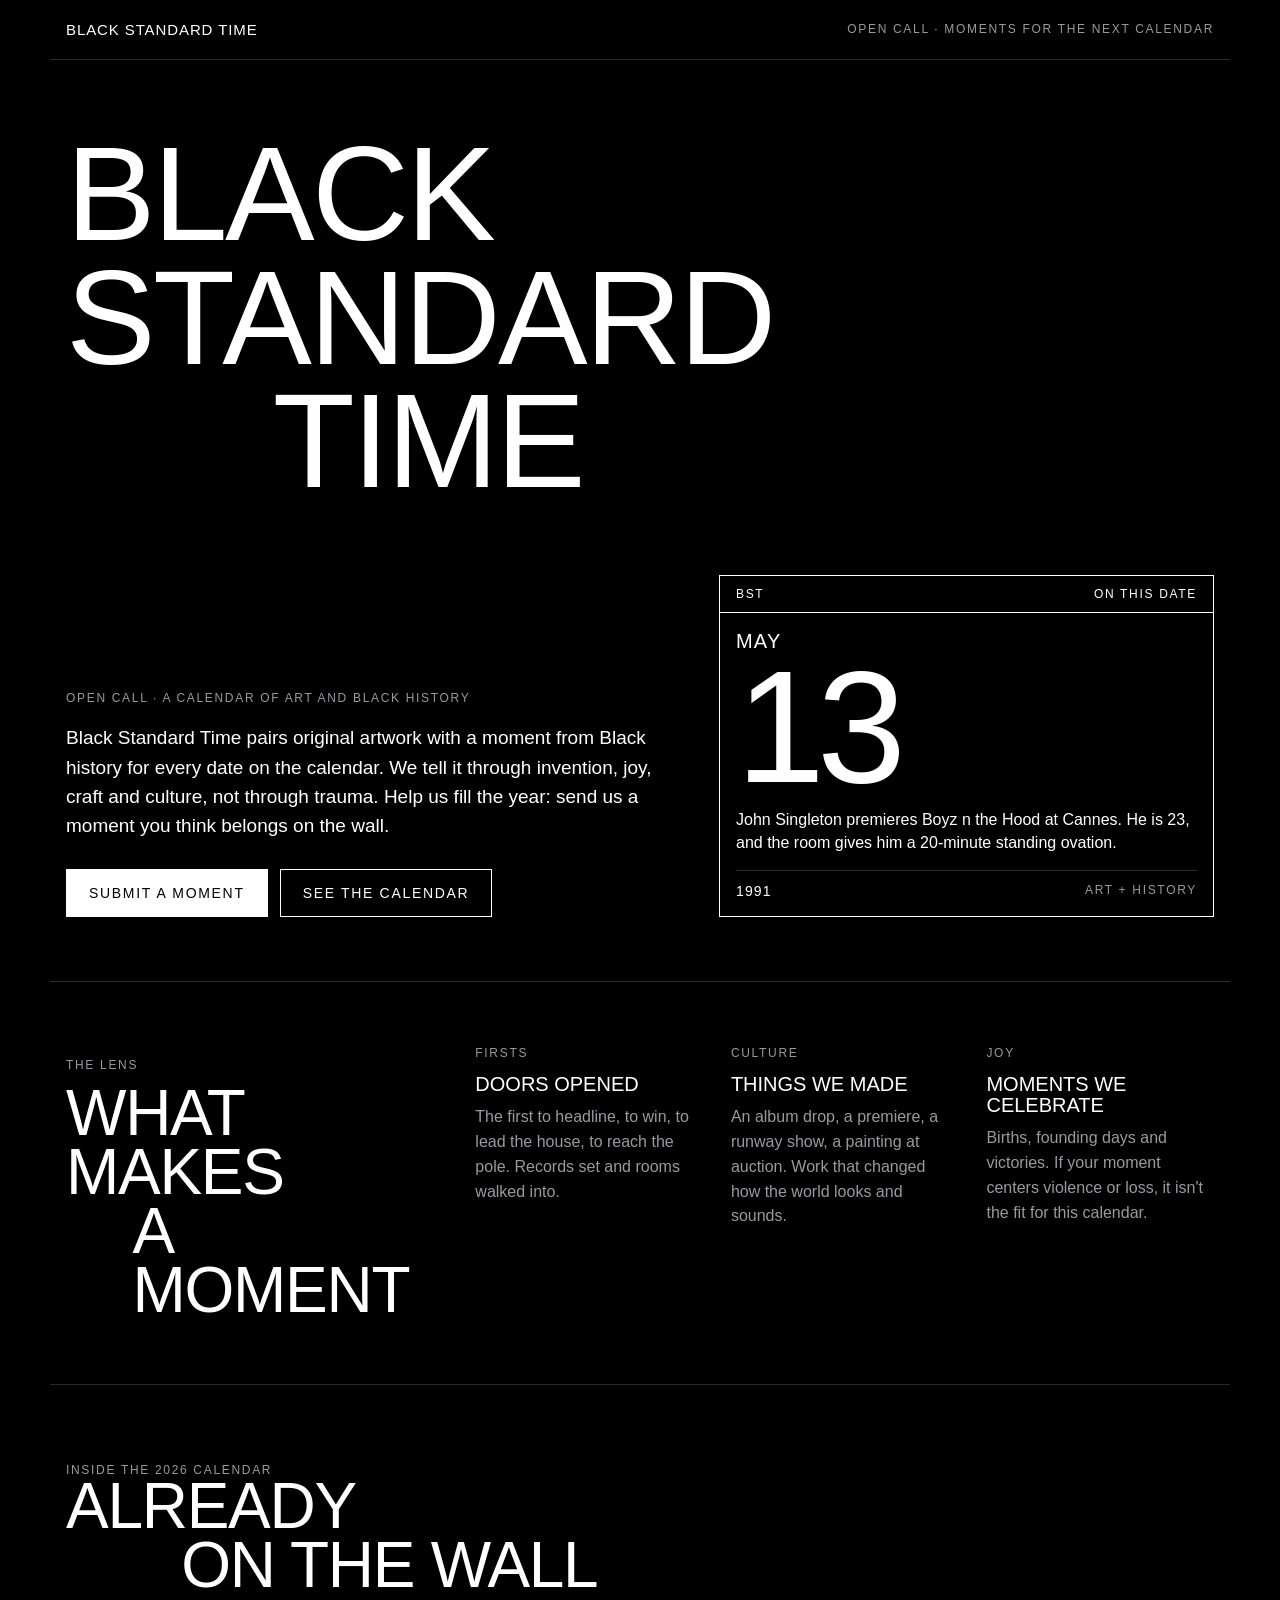
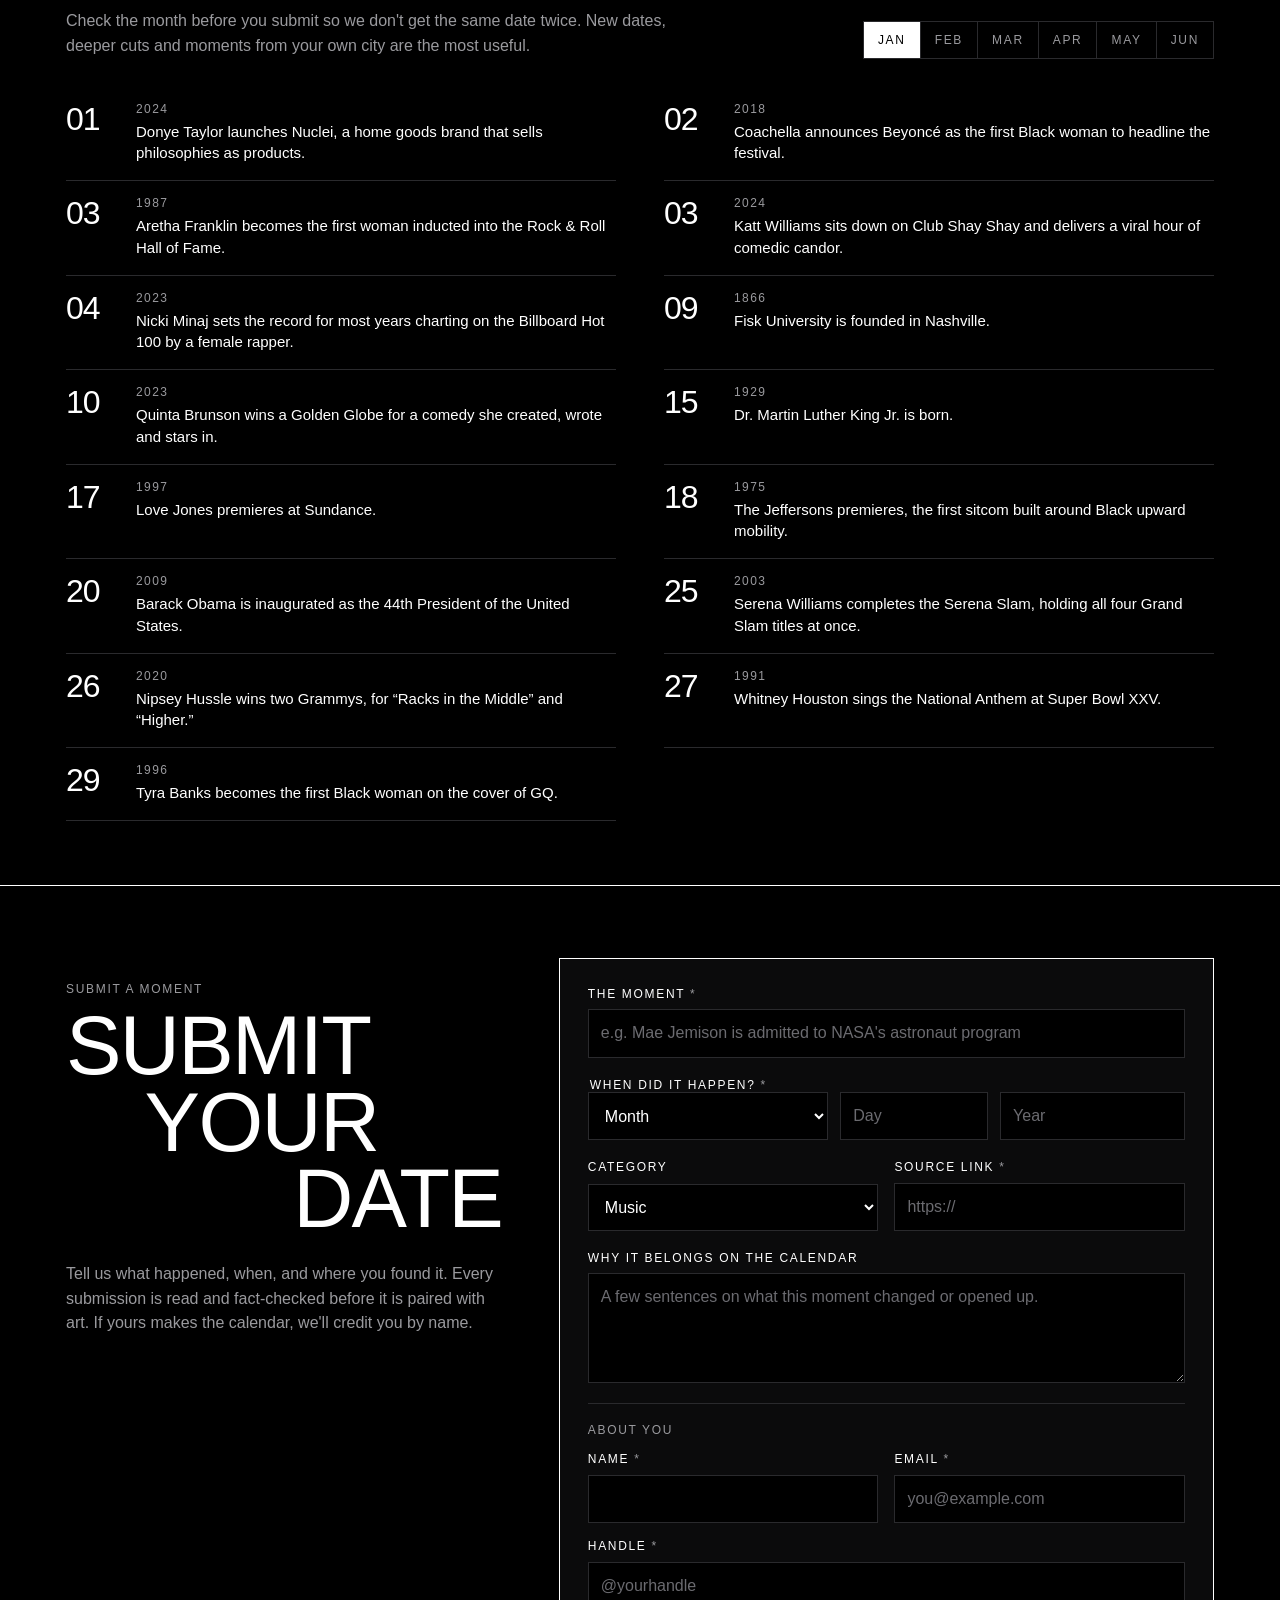
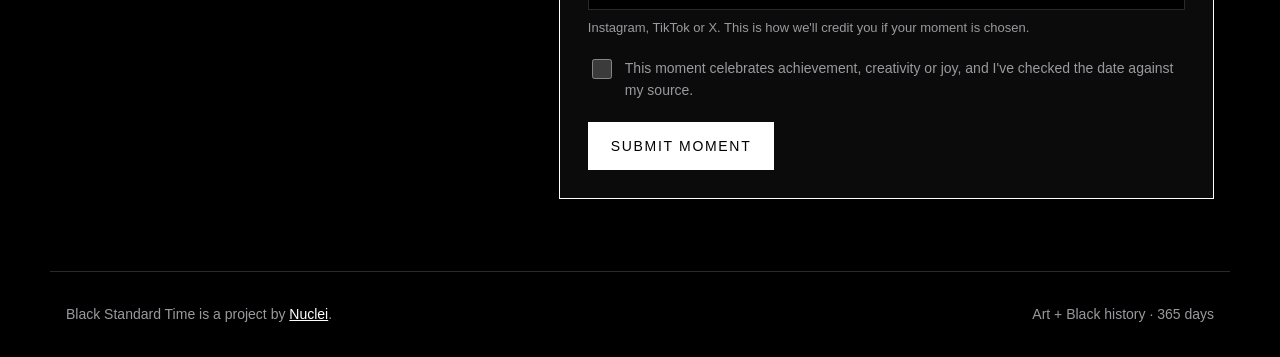
==== index.html @ 1f5bb270 "Add files via upload" ====
<!doctype html>
<html lang="en">
<head>
<meta charset="utf-8">
<meta name="viewport" content="width=device-width,initial-scale=1,viewport-fit=cover">
<meta name="description" content="Black Standard Time pairs original art with moments of Black history told through joy, invention and culture. Submit a moment for the calendar.">
<meta property="og:title" content="Black Standard Time">
<meta property="og:description" content="A calendar of art and Black history, told outside the lens of trauma. Submit a moment.">
<meta name="theme-color" content="#000000">
<title>Black Standard Time</title>
<link rel="preconnect" href="https://fonts.googleapis.com">
<link rel="preconnect" href="https://fonts.gstatic.com" crossorigin>
<link rel="stylesheet" href="https://fonts.googleapis.com/css2?family=Archivo:wght@400;500;600&display=swap">
<style>
/* Layout: a black wall with staggered all-caps grotesk headlines (words set on offset lines, like the BST title card). One face, three weights, white on black. */
:root{
  --black:#000000; --panel:#0B0B0C; --white:#FFFFFF; --grey:#9A9A9E; --line:#2A2A2D; --err:#FF8A80;
  --grot:"Helvetica Neue", Helvetica, "Archivo", Arial, sans-serif;
  color-scheme:dark;
}
*{box-sizing:border-box}
body{background:var(--black);color:var(--white);font:16px/1.55 var(--grot)}
.wrap{max-width:1180px;margin:0 auto;padding-left:max(16px,env(safe-area-inset-left,0px));padding-right:max(16px,env(safe-area-inset-right,0px))}
a{color:var(--white)}
:focus-visible{outline:2px solid var(--white);outline-offset:3px}
.label{font:500 12px/1.2 var(--grot);letter-spacing:.14em;text-transform:uppercase;color:var(--grey)}
h1,h2,h3{font-family:var(--grot);font-weight:500;text-transform:uppercase;letter-spacing:-.02em;margin:0;line-height:.92}

/* staggered headline: each line is its own block, pushed by an indent class */
.stack{display:flex;flex-direction:column}
.stack span{display:block}
.in1{padding-left:18%}
.in2{padding-left:52%}
.split{display:flex;justify-content:space-between;gap:.4em;flex-wrap:wrap}

.bar{padding-block:22px;display:flex;justify-content:space-between;align-items:center;gap:12px;flex-wrap:wrap;border-bottom:1px solid var(--line)}
.mark{font:500 15px/1 var(--grot);letter-spacing:.06em;text-transform:uppercase}

.hero{padding-block:72px 64px}
.hero h1{font-size:clamp(48px,10.5vw,148px)}
.hero-low{display:grid;grid-template-columns:minmax(0,1.1fr) minmax(0,.9fr);gap:48px;align-items:end;margin-top:72px}
.lede{font-size:19px;max-width:32em;margin:0 0 28px;color:var(--white)}
.ctas{display:flex;gap:12px;flex-wrap:wrap}
.btn{font:500 14px/1 var(--grot);letter-spacing:.12em;text-transform:uppercase;padding:16px 22px;border:1px solid var(--white);text-decoration:none;cursor:pointer;display:inline-flex;align-items:center;gap:8px;border-radius:0}
.btn.primary{background:var(--white);color:var(--black)}
.btn.ghost{background:transparent;color:var(--white)}
.btn.primary:hover{background:var(--grey);border-color:var(--grey)}
.btn.ghost:hover{background:var(--white);color:var(--black)}
.btn[disabled]{opacity:.5;cursor:wait}

.tile{border:1px solid var(--white);margin:0;max-width:100%}
.tile-top{display:flex;justify-content:space-between;padding:12px 16px;border-bottom:1px solid var(--white);font:500 12px/1 var(--grot);letter-spacing:.14em;text-transform:uppercase}
.tile-body{padding:18px 16px 18px;min-height:280px;display:flex;flex-direction:column}
.tile-month{font:500 20px/1 var(--grot);letter-spacing:.06em;text-transform:uppercase}
.tile-day{font:500 clamp(110px,13vw,160px)/.82 var(--grot);letter-spacing:-.05em;margin:10px 0 16px;font-variant-numeric:tabular-nums}
.tile-text{font-size:16px;line-height:1.45;margin:0;flex:1;max-width:30em}
.tile-foot{display:flex;justify-content:space-between;align-items:center;border-top:1px solid var(--line);padding-top:12px;margin-top:16px}
.year{font:500 14px/1 var(--grot);letter-spacing:.08em}
.fade{transition:opacity .35s ease}
.fade.out{opacity:0}

.lens{border-top:1px solid var(--line);padding-block:64px;display:grid;grid-template-columns:minmax(0,1fr) minmax(0,2fr);gap:40px}
.lens h2{font-size:clamp(34px,5vw,64px)}
.lens-grid{display:grid;grid-template-columns:repeat(3,minmax(0,1fr));gap:28px}
.lens-grid h3{font-size:20px;line-height:1.05;margin-bottom:10px;letter-spacing:0}
.lens-grid p{margin:0;color:var(--grey)}
.lens-grid .k{display:block;margin-bottom:14px}

.cal{border-top:1px solid var(--line);padding-block:64px}
.cal-head{display:flex;justify-content:space-between;align-items:end;gap:20px;flex-wrap:wrap;margin-bottom:28px}
.cal-head h2{font-size:clamp(34px,5vw,64px)}
.cal-head p{margin:14px 0 0;color:var(--grey);max-width:40em}
.tabs{display:flex;gap:0;flex-wrap:wrap;border:1px solid var(--line)}
.tab{font:500 12px/1 var(--grot);letter-spacing:.14em;padding:12px 14px;border:0;border-right:1px solid var(--line);background:transparent;color:var(--grey);cursor:pointer}
.tab:last-child{border-right:0}
.tab[aria-selected="true"]{background:var(--white);color:var(--black)}
.days{list-style:none;margin:0;padding:0;display:grid;grid-template-columns:repeat(2,minmax(0,1fr));gap:0 48px}
.days li{display:grid;grid-template-columns:56px minmax(0,1fr);gap:14px;padding:16px 0;border-bottom:1px solid var(--line)}
.days .n{font:500 32px/1 var(--grot);letter-spacing:-.03em;font-variant-numeric:tabular-nums}
.days .y{font:500 12px/1 var(--grot);letter-spacing:.12em;color:var(--grey);display:block;margin-bottom:6px}
.days p{margin:0;font-size:15px;line-height:1.45}

.submit{border-top:1px solid var(--white)}
.submit .wrap{padding-block:72px;display:grid;grid-template-columns:minmax(0,.8fr) minmax(0,1.2fr);gap:56px}
.submit h2{font-size:clamp(44px,6.5vw,96px)}
.submit .intro p{color:var(--grey);max-width:28em;margin-top:24px}
form{border:1px solid var(--white);padding:28px;display:grid;gap:20px;min-width:0;background:var(--panel)}
.row{display:grid;grid-template-columns:repeat(2,minmax(0,1fr));gap:16px}
.row3{display:grid;grid-template-columns:1.3fr .8fr 1fr;gap:12px}
.field{display:grid;gap:8px;min-width:0}
.field label,.field legend{font:500 12px/1.2 var(--grot);letter-spacing:.14em;text-transform:uppercase}
.field small{color:var(--grey);font-size:13px}
.group{border:0;border-top:1px solid var(--line);padding:20px 0 0;margin:0;display:grid;gap:16px}
.group > legend{font:500 12px/1 var(--grot);letter-spacing:.14em;text-transform:uppercase;color:var(--grey);padding:0 0 0;float:left;width:100%}
input,select,textarea{font:16px/1.4 var(--grot);color:var(--white);background:var(--black);border:1px solid var(--line);border-radius:0;padding:12px;width:100%}
input::placeholder,textarea::placeholder{color:#6B6B70}
textarea{min-height:110px;resize:vertical}
input:focus,select:focus,textarea:focus{border-color:var(--white);outline:1px solid var(--white);outline-offset:0}
.check{display:flex;gap:10px;align-items:flex-start;font-size:14px;color:var(--grey)}
.check input{width:20px;height:20px;margin-top:1px;flex:none;accent-color:var(--white)}
.req{color:var(--grey)}
.err{color:var(--err);font-size:14px;margin:0}
.done{border:1px solid var(--white);padding:28px;display:grid;gap:14px;align-content:start;background:var(--panel)}
.done h3{font-size:clamp(36px,5vw,56px)}
.done pre{white-space:pre-wrap;font:13px/1.55 var(--grot);background:var(--black);border:1px solid var(--line);padding:14px;margin:0;max-height:260px;overflow:auto;color:var(--white)}
.addr{font:500 15px/1 var(--grot);user-select:all}

.inbox{padding-block:64px;border-top:1px solid var(--line)}
.inbox h2{font-size:clamp(32px,4vw,48px);margin-top:10px}
.sub-list{list-style:none;padding:0;margin:24px 0 0;display:grid;gap:0}
.sub-list li{border-top:1px solid var(--line);padding:18px 0;display:grid;gap:6px}
.sub-list .meta{font-size:13px;color:var(--grey)}
.sub-list .when{font:500 20px/1.1 var(--grot);text-transform:uppercase}
.sub-list p{margin:0}
.empty{color:var(--grey);margin-top:16px}

footer{border-top:1px solid var(--line);padding-block:32px;display:flex;justify-content:space-between;gap:12px;flex-wrap:wrap;font-size:14px;color:var(--grey)}

@media (max-width:860px){
  .hero-low,.lens,.submit .wrap{grid-template-columns:minmax(0,1fr)}
  .hero{padding-block:44px 48px}
  .hero-low{margin-top:44px;gap:36px}
  .lens-grid,.days{grid-template-columns:minmax(0,1fr)}
  .in2{padding-left:30%}
}
@media (max-width:520px){
  .row{grid-template-columns:minmax(0,1fr)}
  .row3{grid-template-columns:1.2fr .8fr 1fr;gap:8px}
  form,.done{padding:20px}
  .in1{padding-left:10%}.in2{padding-left:20%}
}
@media (prefers-reduced-motion:reduce){.fade{transition:none}}
</style>
<style>body{margin:0}img{max-width:100%}[hidden]{display:none!important}</style>
</head>
<body>


<header class="wrap bar">
  <div class="mark">Black Standard Time</div>
  <span class="label">Open call · Moments for the next calendar</span>
</header>

<main>
  <section class="wrap hero">
    <h1 class="stack">
      <span>Black Standard</span>
      <span class="in1">Time</span>
    </h1>
    <div class="hero-low">
      <div>
        <p class="label" style="margin:0 0 18px">Open call · A calendar of art and Black history</p>
        <p class="lede">Black Standard Time pairs original artwork with a moment from Black history for every date on the calendar. We tell it through invention, joy, craft and culture, not through trauma. Help us fill the year: send us a moment you think belongs on the wall.</p>
        <div class="ctas">
          <a class="btn primary" href="#submit">Submit a moment</a>
          <a class="btn ghost" href="#calendar">See the calendar</a>
        </div>
      </div>
      <figure class="tile" aria-label="A date from the Black Standard Time calendar">
        <div class="tile-top"><span>BST</span><span>On this date</span></div>
        <div class="tile-body fade" id="tileBody">
          <div class="tile-month" id="tileMonth">MAY</div>
          <div class="tile-day" id="tileDay">13</div>
          <p class="tile-text" id="tileText">John Singleton premieres Boyz n the Hood at Cannes. He is 23, and the room gives him a 20-minute standing ovation.</p>
          <div class="tile-foot"><span class="year" id="tileYear">1991</span><span class="label">Art + history</span></div>
        </div>
      </figure>
    </div>
  </section>

  <section class="wrap lens" aria-labelledby="lensH">
    <div>
      <p class="label">The lens</p>
      <h2 id="lensH" class="stack"><span>What makes</span><span class="in1">a moment</span></h2>
    </div>
    <div class="lens-grid">
      <div><span class="k label">Firsts</span><h3>Doors opened</h3><p>The first to headline, to win, to lead the house, to reach the pole. Records set and rooms walked into.</p></div>
      <div><span class="k label">Culture</span><h3>Things we made</h3><p>An album drop, a premiere, a runway show, a painting at auction. Work that changed how the world looks and sounds.</p></div>
      <div><span class="k label">Joy</span><h3>Moments we celebrate</h3><p>Births, founding days and victories. If your moment centers violence or loss, it isn't the fit for this calendar.</p></div>
    </div>
  </section>

  <section class="wrap cal" id="calendar" aria-labelledby="calH">
    <div class="cal-head">
      <div>
        <p class="label">Inside the 2026 calendar</p>
        <h2 id="calH" class="stack"><span>Already</span><span class="in1">on the wall</span></h2>
        <p>Check the month before you submit so we don't get the same date twice. New dates, deeper cuts and moments from your own city are the most useful.</p>
      </div>
      <div class="tabs" role="tablist" id="tabs" aria-label="Month"></div>
    </div>
    <ul class="days" id="days" role="tabpanel"></ul>
  </section>

  <section class="submit" id="submit" aria-labelledby="subH">
    <div class="wrap">
      <div class="intro">
        <p class="label">Submit a moment</p>
        <h2 id="subH" class="stack"><span>Submit</span><span class="in1">your</span><span class="in2">date</span></h2>
        <p>Tell us what happened, when, and where you found it. Every submission is read and fact-checked before it is paired with art. If yours makes the calendar, we'll credit you by name.</p>
      </div>

      <form id="form" novalidate>
        <div class="field">
          <label for="title">The moment <span class="req">*</span></label>
          <input id="title" name="title" maxlength="160" placeholder="e.g. Mae Jemison is admitted to NASA's astronaut program" required>
        </div>

        <fieldset class="field" style="border:0;padding:0;margin:0">
          <legend>When did it happen? <span class="req">*</span></legend>
          <div class="row3">
            <select id="month" aria-label="Month" required>
              <option value="">Month</option>
            </select>
            <input id="day" aria-label="Day" inputmode="numeric" placeholder="Day" maxlength="2" required>
            <input id="year" aria-label="Year" inputmode="numeric" placeholder="Year" maxlength="4" required>
          </div>
        </fieldset>

        <div class="row">
          <div class="field">
            <label for="category">Category</label>
            <select id="category">
              <option>Music</option><option>Film &amp; TV</option><option>Art &amp; Design</option><option>Fashion</option>
              <option>Sport</option><option>Business</option><option>Science &amp; Tech</option><option>Literature</option>
              <option>Politics &amp; Law</option><option>Education</option><option>Other</option>
            </select>
          </div>
          <div class="field">
            <label for="source">Source link <span class="req">*</span></label>
            <input id="source" type="url" placeholder="https://" required>
          </div>
        </div>

        <div class="field">
          <label for="why">Why it belongs on the calendar</label>
          <textarea id="why" maxlength="800" placeholder="A few sentences on what this moment changed or opened up."></textarea>
        </div>

        <fieldset class="group">
          <legend>About you</legend>
          <div class="row">
            <div class="field">
              <label for="name">Name <span class="req">*</span></label>
              <input id="name" autocomplete="name" maxlength="80" required>
            </div>
            <div class="field">
              <label for="email">Email <span class="req">*</span></label>
              <input id="email" type="email" autocomplete="email" maxlength="120" placeholder="you@example.com" required>
            </div>
          </div>
          <div class="field">
            <label for="handle">Handle <span class="req">*</span></label>
            <input id="handle" maxlength="80" placeholder="@yourhandle" required>
            <small>Instagram, TikTok or X. This is how we'll credit you if your moment is chosen.</small>
          </div>
        </fieldset>

        <label class="check"><input type="checkbox" id="lensOk" required><span>This moment celebrates achievement, creativity or joy, and I've checked the date against my source.</span></label>

        <p class="err" id="err" hidden></p>
        <div><button class="btn primary" type="submit" id="go">Submit moment</button></div>
      </form>

      <div class="done" id="done" hidden aria-live="polite">
        <p class="label" id="doneLabel">Received</p>
        <h3 id="doneH">It's on our desk.</h3>
        <p id="doneP" style="margin:0">Thank you. We'll fact-check it and consider it for the next edition.</p>
        <div id="fallback" hidden style="display:grid;gap:12px">
          <pre id="copyText"></pre>
          <div class="ctas"><button class="btn primary" type="button" id="copyBtn">Copy submission</button></div>
          <p style="margin:0;font-size:14px">Send it to <span class="addr">hello@donyetaylor.com</span></p>
        </div>
        <div><button class="btn ghost" type="button" id="again">Submit another moment</button></div>
      </div>
    </div>
  </section>

</main>

<footer class="wrap">
  <span>Black Standard Time is a project by <a href="https://yournuclei.com" target="_blank" rel="noopener">Nuclei</a>.</span>
  <span>Art + Black history · 365 days</span>
</footer>

<script>
const MONTHS=["January","February","March","April","May","June","July","August","September","October","November","December"];
const M=[
[1,1,2024,"Donye Taylor launches Nuclei, a home goods brand that sells philosophies as products."],
[1,2,2018,"Coachella announces Beyoncé as the first Black woman to headline the festival."],
[1,3,1987,"Aretha Franklin becomes the first woman inducted into the Rock & Roll Hall of Fame."],
[1,3,2024,"Katt Williams sits down on Club Shay Shay and delivers a viral hour of comedic candor."],
[1,4,2023,"Nicki Minaj sets the record for most years charting on the Billboard Hot 100 by a female rapper."],
[1,9,1866,"Fisk University is founded in Nashville."],
[1,10,2023,"Quinta Brunson wins a Golden Globe for a comedy she created, wrote and stars in."],
[1,15,1929,"Dr. Martin Luther King Jr. is born."],
[1,17,1997,"Love Jones premieres at Sundance."],
[1,18,1975,"The Jeffersons premieres, the first sitcom built around Black upward mobility."],
[1,20,2009,"Barack Obama is inaugurated as the 44th President of the United States."],
[1,25,2003,"Serena Williams completes the Serena Slam, holding all four Grand Slam titles at once."],
[1,26,2020,"Nipsey Hussle wins two Grammys, for “Racks in the Middle” and “Higher.”"],
[1,27,1991,"Whitney Houston sings the National Anthem at Super Bowl XXV."],
[1,29,1996,"Tyra Banks becomes the first Black woman on the cover of GQ."],
[2,1,2025,"UCLA gymnast Jordan Chiles scores a perfect 10 on floor."],
[2,4,2007,"Prince plays his Super Bowl halftime show in the rain."],
[2,5,2023,"Tems becomes the first Nigerian woman to win a Grammy."],
[2,5,2023,"Viola Davis becomes an EGOT winner."],
[2,8,2004,"OutKast becomes the first rap group to win Album of the Year."],
[2,9,1907,"Alfred “Chief” Anderson, the father of Black aviation and trainer of the Tuskegee Airmen, is born."],
[2,10,2004,"Kanye West releases The College Dropout."],
[2,11,2016,"Yeezy Season 3 turns Madison Square Garden into a fashion show, album release and live event at once."],
[2,11,1990,"Nelson Mandela walks free."],
[2,12,1909,"The NAACP is founded."],
[2,12,2018,"Kehinde Wiley and Amy Sherald unveil the official portraits of Barack and Michelle Obama."],
[2,13,1996,"Tupac releases All Eyez on Me."],
[2,14,2023,"Pharrell Williams is named creative director of Louis Vuitton Men's."],
[2,15,1974,"Good Times airs “The Black Jesus,” a landmark episode on Black spirituality."],
[2,16,2018,"Black Panther opens in the U.S. and becomes a global phenomenon."],
[2,22,1989,"DJ Jazzy Jeff & The Fresh Prince win the first rap Grammy."],
[2,24,1999,"Lauryn Hill wins five Grammys for The Miseducation of Lauryn Hill."],
[2,24,2019,"Spike Lee wins his first Oscar."],
[2,26,1983,"Michael Jackson's “Beat It” tops the charts."],
[2,26,2017,"Moonlight wins Best Picture."],
[2,27,1998,"Erykah Badu wins Best New Artist at the Soul Train Awards."],
[2,29,1940,"Hattie McDaniel becomes the first Black Oscar winner."],
[3,1,1864,"Rebecca Lee Crumpler becomes the first Black woman in the U.S. to earn a medical degree."],
[3,6,2012,"Chief Keef records “I Don't Like” at 16 and launches Chicago drill."],
[3,14,2022,"The all-Black, all-women 6888th Battalion receives the Congressional Gold Medal."],
[3,16,1827,"Freedom's Journal, the first Black-owned newspaper in the U.S., is published in New York."],
[3,18,1970,"Queen Latifah is born."],
[3,21,1986,"Debi Thomas becomes the first Black figure skater to win a world title."],
[3,25,1983,"Michael Jackson moonwalks for the first time on Motown 25."],
[3,25,1985,"Prince wins the Oscar for Purple Rain."],
[3,26,2018,"Virgil Abloh is named artistic director of Louis Vuitton menswear."],
[3,28,2001,"Alicia Keys releases “Fallin'.”"],
[3,31,1988,"Toni Morrison wins the Pulitzer Prize for Beloved."],
[4,5,2012,"Kerry Washington leads Scandal, the first network drama with a Black woman lead in decades."],
[4,6,1909,"Matthew Henson becomes one of the first people to reach the North Pole."],
[4,7,1940,"Booker T. Washington becomes the first Black American on a U.S. postage stamp."],
[4,14,2018,"Beyoncé headlines Coachella. The internet calls it Beychella."],
[4,16,2018,"Kendrick Lamar wins the Pulitzer Prize for Music for DAMN."],
[4,21,2000,"Love & Basketball opens in theaters."],
[4,23,1872,"Charlotte E. Ray becomes the first Black woman lawyer in the U.S."],
[4,23,2016,"Beyoncé releases Lemonade."],
[4,25,2001,"Destiny's Child releases “Survivor.”"],
[5,4,2022,"Tems becomes the first African woman to debut at No. 1 on a Billboard chart."],
[5,10,1994,"Nelson Mandela is inaugurated as South Africa's first Black president."],
[5,10,2019,"Rihanna launches Fenty with LVMH, the first woman of color to head an LVMH house."],
[5,13,1991,"John Singleton premieres Boyz n the Hood at Cannes. He is 23, and the room gives him a 20-minute standing ovation."],
[5,16,2018,"Kerry James Marshall's Past Times sells for $21.1 million."],
[5,17,1954,"Brown v. Board of Education rules school segregation unconstitutional."],
[5,19,1925,"Malcolm X is born."],
[5,19,1989,"Do the Right Thing premieres at Cannes."],
[5,19,2019,"Robert F. Smith pledges to pay off the student debt of Morehouse's class of 2019."],
[5,19,2023,"Kaytranada and Aminé release Kaytraminé."],
[5,24,2005,"Rihanna releases “Pon de Replay.”"],
[5,25,2004,"Kanye West releases “Jesus Walks.”"],
[5,29,1992,"Sister Act hits theaters."],
[5,29,2025,"Melissa Koby becomes the first Black artist commissioned for U.S. Open theme art."],
[6,2,2014,"Rihanna wears the Swarovski crystal gown to the CFDA Fashion Awards."],
[6,2,2020,"Blackout Tuesday spreads across social media."],
[6,5,1987,"Mae C. Jemison is admitted to NASA's astronaut training program."],
[6,7,1958,"Prince is born in Minneapolis."],
[6,8,2002,"Serena beats Venus in the French Open final."],
[6,10,1972,"Soul Train airs its first national episode."],
[6,10,2008,"Lil Wayne releases Tha Carter III."],
[6,11,2002,"Lauryn Hill's MTV Unplugged goes platinum."],
[6,12,1967,"Loving v. Virginia makes interracial marriage legal nationwide."],
[6,13,1967,"Thurgood Marshall is nominated to the Supreme Court."],
[6,13,2019,"Missy Elliott is inducted into the Songwriters Hall of Fame."]
];

/* ---- hero tile ---- */
const reduce=matchMedia("(prefers-reduced-motion: reduce)").matches;
const heroPicks=[60,10,46,73,20,50,58,37].map(i=>M[i]).filter(Boolean);
let hi=0;
function showTile(e){
  document.getElementById("tileMonth").textContent=MONTHS[e[0]-1].toUpperCase();
  document.getElementById("tileDay").textContent=e[1];
  document.getElementById("tileText").textContent=e[3];
  document.getElementById("tileYear").textContent=e[2];
}
if(!reduce){
  const body=document.getElementById("tileBody");
  setInterval(()=>{
    if(document.hidden)return;
    body.classList.add("out");
    setTimeout(()=>{hi=(hi+1)%heroPicks.length;showTile(heroPicks[hi]);body.classList.remove("out")},350);
  },5000);
}

/* ---- calendar preview ---- */
const tabs=document.getElementById("tabs"),days=document.getElementById("days");
const have=[...new Set(M.map(e=>e[0]))];
function renderMonth(m){
  [...tabs.children].forEach(b=>b.setAttribute("aria-selected",String(+b.dataset.m===m)));
  days.innerHTML="";
  M.filter(e=>e[0]===m).forEach(e=>{
    const li=document.createElement("li");
    li.innerHTML='<span class="n"></span><div><span class="y"></span><p></p></div>';
    li.querySelector(".n").textContent=String(e[1]).padStart(2,"0");
    li.querySelector(".y").textContent=e[2];
    li.querySelector("p").textContent=e[3];
    days.appendChild(li);
  });
}
have.forEach(m=>{
  const b=document.createElement("button");
  b.className="tab";b.type="button";b.role="tab";b.dataset.m=m;
  b.textContent=MONTHS[m-1].slice(0,3).toUpperCase();
  b.onclick=()=>renderMonth(m);
  tabs.appendChild(b);
});
renderMonth(1);

/* ---- form ---- */
const sel=document.getElementById("month");
MONTHS.forEach((n,i)=>{const o=document.createElement("option");o.value=i+1;o.textContent=n;sel.appendChild(o)});
const form=document.getElementById("form"),err=document.getElementById("err"),go=document.getElementById("go");
const done=document.getElementById("done"),fallback=document.getElementById("fallback");
/* Paste your Formspree endpoint here, e.g. "https://formspree.io/f/abcdwxyz" */
const FORM_ENDPOINT="PASTE_FORMSPREE_URL_HERE";

function val(id){return document.getElementById(id).value.trim()}
function validate(){
  if(!val("title"))return["title","Add a short description of the moment."];
  const m=+val("month"),d=+val("day"),y=+val("year");
  if(!m)return["month","Choose the month it happened."];
  if(!(d>=1&&d<=31))return["day","Enter the day as a number from 1 to 31."];
  if(!(y>=1000&&y<=new Date().getFullYear()))return["year","Enter a four-digit year that has already happened."];
  const s=val("source");
  if(!/^https?:\/\/\S+\.\S+/.test(s))return["source","Add a link that starts with https:// so we can check the date."];
  if(!val("name"))return["name","Add your name so we can credit you."];
  if(!/^[^\s@]+@[^\s@]+\.[^\s@]+$/.test(val("email")))return["email","Add an email address so we can reach you if your moment is chosen."];
  if(!val("handle"))return["handle","Add your handle so we can credit you."];
  if(!document.getElementById("lensOk").checked)return["lensOk","Confirm the moment fits the lens and that you've checked the date."];
  return null;
}
function entry(){
  return{title:val("title"),month:+val("month"),day:+val("day"),year:+val("year"),
    category:val("category"),source:val("source"),why:val("why"),name:val("name"),email:val("email"),handle:val("handle")};
}
function asText(e){
  return `BLACK STANDARD TIME SUBMISSION\n${MONTHS[e.month-1]} ${e.day}, ${e.year}\n${e.title}\nCategory: ${e.category}\nSource: ${e.source}\n${e.why?("Why: "+e.why+"\n"):""}From: ${e.name} (${e.handle})\nEmail: ${e.email}`;
}
function showDone(e,saved){
  form.hidden=true;done.hidden=false;
  if(saved){
    document.getElementById("doneLabel").textContent="Received";
    document.getElementById("doneH").textContent="It's on our desk.";
    document.getElementById("doneP").textContent="Thank you. We'll fact-check it and consider it for the next edition.";
    fallback.hidden=true;
  }else{
    document.getElementById("doneLabel").textContent="One more step";
    document.getElementById("doneH").textContent="Send it our way.";
    document.getElementById("doneP").textContent="Something went wrong sending your moment. Copy it below and email it to us instead.";
    document.getElementById("copyText").textContent=asText(e);
    fallback.hidden=false;
  }
  done.scrollIntoView({behavior:reduce?"auto":"smooth",block:"start"});
}
form.addEventListener("submit",async ev=>{
  ev.preventDefault();
  const bad=validate();
  if(bad){err.textContent=bad[1];err.hidden=false;document.getElementById(bad[0]).focus();return}
  err.hidden=true;
  const e=entry();
  if(!/^https:\/\/formspree\.io\/f\//.test(FORM_ENDPOINT)){showDone(e,false);return}
  go.disabled=true;go.textContent="Sending…";
  try{
    const r=await fetch(FORM_ENDPOINT,{method:"POST",headers:{"Content-Type":"application/json","Accept":"application/json"},
      body:JSON.stringify({...e,date:`${MONTHS[e.month-1]} ${e.day}, ${e.year}`,_replyto:e.email,_subject:`BST submission: ${e.title}`})});
    if(!r.ok)throw new Error("send failed");
    showDone(e,true);
  }catch(x){
    showDone(e,false);
  }finally{go.disabled=false;go.textContent="Submit moment"}
});
document.getElementById("again").onclick=()=>{form.reset();done.hidden=true;form.hidden=false;document.getElementById("title").focus()};
document.getElementById("copyBtn").onclick=async function(){
  const t=document.getElementById("copyText");
  try{await navigator.clipboard.writeText(t.textContent);this.textContent="Copied"}
  catch(_){const r=document.createRange();r.selectNodeContents(t);const s=getSelection();s.removeAllRanges();s.addRange(r);this.textContent="Selected. Press copy"}
};

</script>

</body>
</html>
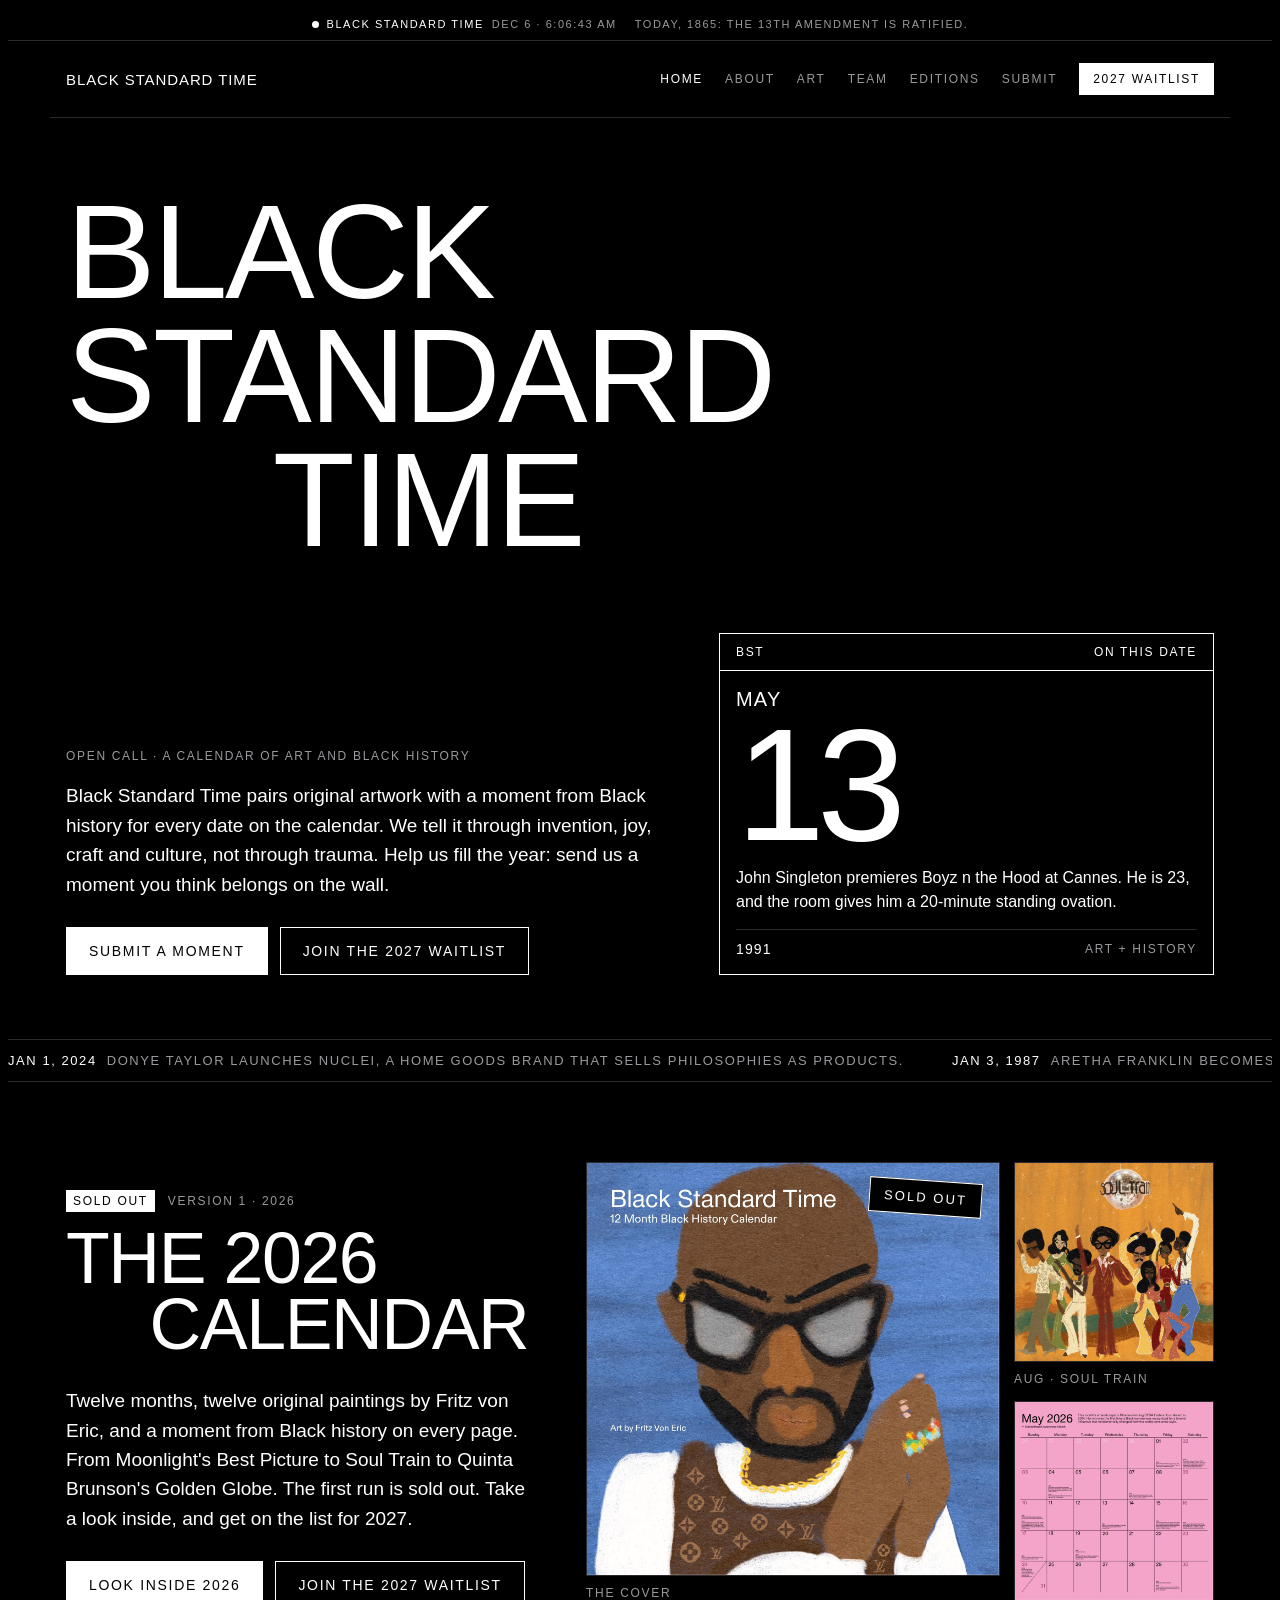
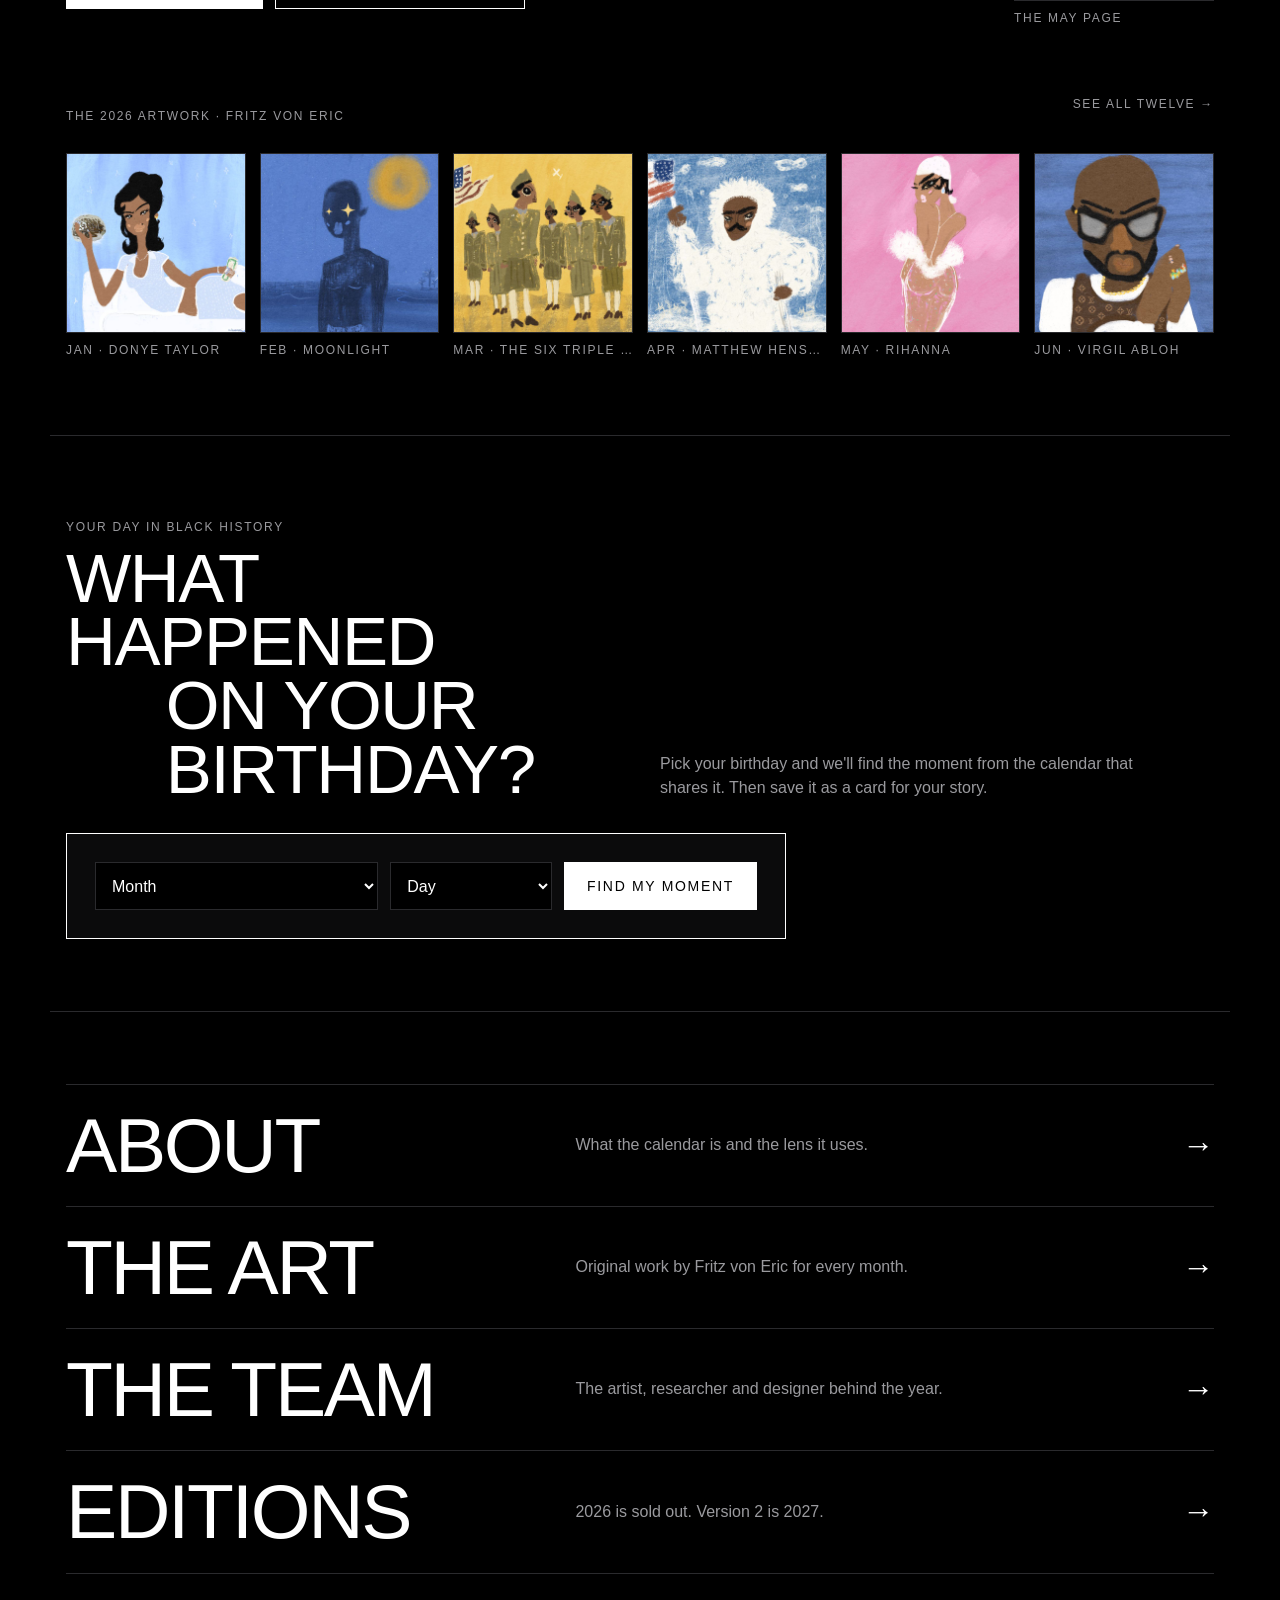
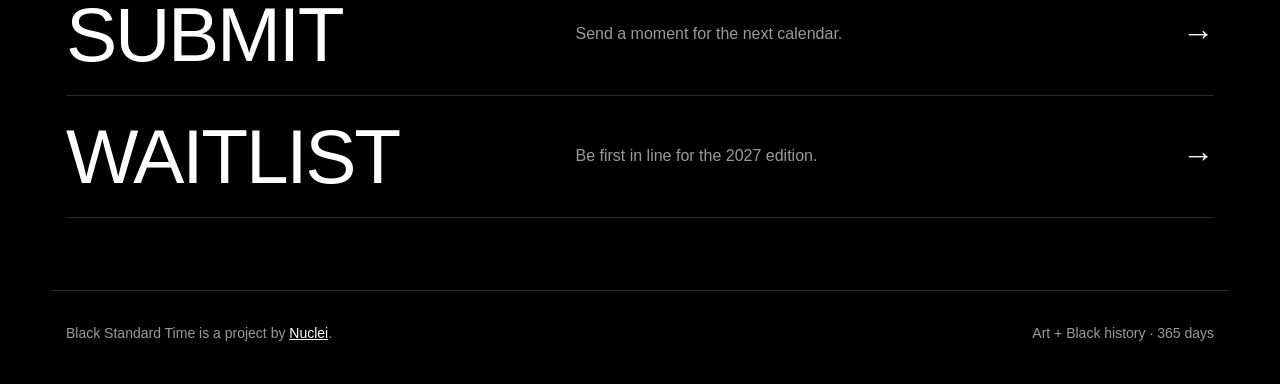
==== commit d90bd437: "Full site: pages, 2026 artwork and calendar pages, clock cursor, today line, birthday card, 2026 sol" ====
--- a/index.html
+++ b/index.html
@@ -3,7 +3,7 @@
 <head>
 <meta charset="utf-8">
 <meta name="viewport" content="width=device-width,initial-scale=1,viewport-fit=cover">
-<meta name="description" content="Black Standard Time pairs original art with moments of Black history told through joy, invention and culture. Submit a moment for the calendar.">
+<meta name="description" content="Black Standard Time pairs original art with moments of Black history told through joy, invention and culture.">
 <meta property="og:title" content="Black Standard Time">
 <meta property="og:description" content="A calendar of art and Black history, told outside the lens of trauma. Submit a moment.">
 <meta name="theme-color" content="#000000">
@@ -11,149 +11,36 @@
 <link rel="preconnect" href="https://fonts.googleapis.com">
 <link rel="preconnect" href="https://fonts.gstatic.com" crossorigin>
 <link rel="stylesheet" href="https://fonts.googleapis.com/css2?family=Archivo:wght@400;500;600&display=swap">
-<style>
-/* Layout: a black wall with staggered all-caps grotesk headlines (words set on offset lines, like the BST title card). One face, three weights, white on black. */
-:root{
-  --black:#000000; --panel:#0B0B0C; --white:#FFFFFF; --grey:#9A9A9E; --line:#2A2A2D; --err:#FF8A80;
-  --grot:"Helvetica Neue", Helvetica, "Archivo", Arial, sans-serif;
-  color-scheme:dark;
-}
-*{box-sizing:border-box}
-body{background:var(--black);color:var(--white);font:16px/1.55 var(--grot)}
-.wrap{max-width:1180px;margin:0 auto;padding-left:max(16px,env(safe-area-inset-left,0px));padding-right:max(16px,env(safe-area-inset-right,0px))}
-a{color:var(--white)}
-:focus-visible{outline:2px solid var(--white);outline-offset:3px}
-.label{font:500 12px/1.2 var(--grot);letter-spacing:.14em;text-transform:uppercase;color:var(--grey)}
-h1,h2,h3{font-family:var(--grot);font-weight:500;text-transform:uppercase;letter-spacing:-.02em;margin:0;line-height:.92}
-
-/* staggered headline: each line is its own block, pushed by an indent class */
-.stack{display:flex;flex-direction:column}
-.stack span{display:block}
-.in1{padding-left:18%}
-.in2{padding-left:52%}
-.split{display:flex;justify-content:space-between;gap:.4em;flex-wrap:wrap}
-
-.bar{padding-block:22px;display:flex;justify-content:space-between;align-items:center;gap:12px;flex-wrap:wrap;border-bottom:1px solid var(--line)}
-.mark{font:500 15px/1 var(--grot);letter-spacing:.06em;text-transform:uppercase}
-
-.hero{padding-block:72px 64px}
-.hero h1{font-size:clamp(48px,10.5vw,148px)}
-.hero-low{display:grid;grid-template-columns:minmax(0,1.1fr) minmax(0,.9fr);gap:48px;align-items:end;margin-top:72px}
-.lede{font-size:19px;max-width:32em;margin:0 0 28px;color:var(--white)}
-.ctas{display:flex;gap:12px;flex-wrap:wrap}
-.btn{font:500 14px/1 var(--grot);letter-spacing:.12em;text-transform:uppercase;padding:16px 22px;border:1px solid var(--white);text-decoration:none;cursor:pointer;display:inline-flex;align-items:center;gap:8px;border-radius:0}
-.btn.primary{background:var(--white);color:var(--black)}
-.btn.ghost{background:transparent;color:var(--white)}
-.btn.primary:hover{background:var(--grey);border-color:var(--grey)}
-.btn.ghost:hover{background:var(--white);color:var(--black)}
-.btn[disabled]{opacity:.5;cursor:wait}
-
-.tile{border:1px solid var(--white);margin:0;max-width:100%}
-.tile-top{display:flex;justify-content:space-between;padding:12px 16px;border-bottom:1px solid var(--white);font:500 12px/1 var(--grot);letter-spacing:.14em;text-transform:uppercase}
-.tile-body{padding:18px 16px 18px;min-height:280px;display:flex;flex-direction:column}
-.tile-month{font:500 20px/1 var(--grot);letter-spacing:.06em;text-transform:uppercase}
-.tile-day{font:500 clamp(110px,13vw,160px)/.82 var(--grot);letter-spacing:-.05em;margin:10px 0 16px;font-variant-numeric:tabular-nums}
-.tile-text{font-size:16px;line-height:1.45;margin:0;flex:1;max-width:30em}
-.tile-foot{display:flex;justify-content:space-between;align-items:center;border-top:1px solid var(--line);padding-top:12px;margin-top:16px}
-.year{font:500 14px/1 var(--grot);letter-spacing:.08em}
-.fade{transition:opacity .35s ease}
-.fade.out{opacity:0}
-
-.lens{border-top:1px solid var(--line);padding-block:64px;display:grid;grid-template-columns:minmax(0,1fr) minmax(0,2fr);gap:40px}
-.lens h2{font-size:clamp(34px,5vw,64px)}
-.lens-grid{display:grid;grid-template-columns:repeat(3,minmax(0,1fr));gap:28px}
-.lens-grid h3{font-size:20px;line-height:1.05;margin-bottom:10px;letter-spacing:0}
-.lens-grid p{margin:0;color:var(--grey)}
-.lens-grid .k{display:block;margin-bottom:14px}
-
-.cal{border-top:1px solid var(--line);padding-block:64px}
-.cal-head{display:flex;justify-content:space-between;align-items:end;gap:20px;flex-wrap:wrap;margin-bottom:28px}
-.cal-head h2{font-size:clamp(34px,5vw,64px)}
-.cal-head p{margin:14px 0 0;color:var(--grey);max-width:40em}
-.tabs{display:flex;gap:0;flex-wrap:wrap;border:1px solid var(--line)}
-.tab{font:500 12px/1 var(--grot);letter-spacing:.14em;padding:12px 14px;border:0;border-right:1px solid var(--line);background:transparent;color:var(--grey);cursor:pointer}
-.tab:last-child{border-right:0}
-.tab[aria-selected="true"]{background:var(--white);color:var(--black)}
-.days{list-style:none;margin:0;padding:0;display:grid;grid-template-columns:repeat(2,minmax(0,1fr));gap:0 48px}
-.days li{display:grid;grid-template-columns:56px minmax(0,1fr);gap:14px;padding:16px 0;border-bottom:1px solid var(--line)}
-.days .n{font:500 32px/1 var(--grot);letter-spacing:-.03em;font-variant-numeric:tabular-nums}
-.days .y{font:500 12px/1 var(--grot);letter-spacing:.12em;color:var(--grey);display:block;margin-bottom:6px}
-.days p{margin:0;font-size:15px;line-height:1.45}
-
-.submit{border-top:1px solid var(--white)}
-.submit .wrap{padding-block:72px;display:grid;grid-template-columns:minmax(0,.8fr) minmax(0,1.2fr);gap:56px}
-.submit h2{font-size:clamp(44px,6.5vw,96px)}
-.submit .intro p{color:var(--grey);max-width:28em;margin-top:24px}
-form{border:1px solid var(--white);padding:28px;display:grid;gap:20px;min-width:0;background:var(--panel)}
-.row{display:grid;grid-template-columns:repeat(2,minmax(0,1fr));gap:16px}
-.row3{display:grid;grid-template-columns:1.3fr .8fr 1fr;gap:12px}
-.field{display:grid;gap:8px;min-width:0}
-.field label,.field legend{font:500 12px/1.2 var(--grot);letter-spacing:.14em;text-transform:uppercase}
-.field small{color:var(--grey);font-size:13px}
-.group{border:0;border-top:1px solid var(--line);padding:20px 0 0;margin:0;display:grid;gap:16px}
-.group > legend{font:500 12px/1 var(--grot);letter-spacing:.14em;text-transform:uppercase;color:var(--grey);padding:0 0 0;float:left;width:100%}
-input,select,textarea{font:16px/1.4 var(--grot);color:var(--white);background:var(--black);border:1px solid var(--line);border-radius:0;padding:12px;width:100%}
-input::placeholder,textarea::placeholder{color:#6B6B70}
-textarea{min-height:110px;resize:vertical}
-input:focus,select:focus,textarea:focus{border-color:var(--white);outline:1px solid var(--white);outline-offset:0}
-.check{display:flex;gap:10px;align-items:flex-start;font-size:14px;color:var(--grey)}
-.check input{width:20px;height:20px;margin-top:1px;flex:none;accent-color:var(--white)}
-.req{color:var(--grey)}
-.err{color:var(--err);font-size:14px;margin:0}
-.done{border:1px solid var(--white);padding:28px;display:grid;gap:14px;align-content:start;background:var(--panel)}
-.done h3{font-size:clamp(36px,5vw,56px)}
-.done pre{white-space:pre-wrap;font:13px/1.55 var(--grot);background:var(--black);border:1px solid var(--line);padding:14px;margin:0;max-height:260px;overflow:auto;color:var(--white)}
-.addr{font:500 15px/1 var(--grot);user-select:all}
-
-.inbox{padding-block:64px;border-top:1px solid var(--line)}
-.inbox h2{font-size:clamp(32px,4vw,48px);margin-top:10px}
-.sub-list{list-style:none;padding:0;margin:24px 0 0;display:grid;gap:0}
-.sub-list li{border-top:1px solid var(--line);padding:18px 0;display:grid;gap:6px}
-.sub-list .meta{font-size:13px;color:var(--grey)}
-.sub-list .when{font:500 20px/1.1 var(--grot);text-transform:uppercase}
-.sub-list p{margin:0}
-.empty{color:var(--grey);margin-top:16px}
-
-footer{border-top:1px solid var(--line);padding-block:32px;display:flex;justify-content:space-between;gap:12px;flex-wrap:wrap;font-size:14px;color:var(--grey)}
-
-@media (max-width:860px){
-  .hero-low,.lens,.submit .wrap{grid-template-columns:minmax(0,1fr)}
-  .hero{padding-block:44px 48px}
-  .hero-low{margin-top:44px;gap:36px}
-  .lens-grid,.days{grid-template-columns:minmax(0,1fr)}
-  .in2{padding-left:30%}
-}
-@media (max-width:520px){
-  .row{grid-template-columns:minmax(0,1fr)}
-  .row3{grid-template-columns:1.2fr .8fr 1fr;gap:8px}
-  form,.done{padding:20px}
-  .in1{padding-left:10%}.in2{padding-left:20%}
-}
-@media (prefers-reduced-motion:reduce){.fade{transition:none}}
-</style>
-<style>body{margin:0}img{max-width:100%}[hidden]{display:none!important}</style>
+<link rel="stylesheet" href="style.css">
 </head>
 <body>
 
-
 <header class="wrap bar">
-  <div class="mark">Black Standard Time</div>
-  <span class="label">Open call · Moments for the next calendar</span>
+  <a class="mark" href="index.html">Black Standard Time</a>
+  <nav class="nav" aria-label="Pages">
+    <a href="index.html" aria-current="page">Home</a>
+    <a href="about.html">About</a>
+    <a href="art.html">Art</a>
+    <a href="team.html">Team</a>
+    <a href="editions.html">Editions</a>
+    <a href="submit.html">Submit</a>
+    <a class="cta" href="waitlist.html">2027 waitlist</a>
+  </nav>
 </header>
 
 <main>
-  <section class="wrap hero">
+<section class="wrap hero">
     <h1 class="stack">
-      <span>Black Standard</span>
-      <span class="in1">Time</span>
+      <span class="rise"><span>Black Standard</span></span>
+      <span class="rise in1"><span>Time</span></span>
     </h1>
     <div class="hero-low">
       <div>
         <p class="label" style="margin:0 0 18px">Open call · A calendar of art and Black history</p>
         <p class="lede">Black Standard Time pairs original artwork with a moment from Black history for every date on the calendar. We tell it through invention, joy, craft and culture, not through trauma. Help us fill the year: send us a moment you think belongs on the wall.</p>
         <div class="ctas">
-          <a class="btn primary" href="#submit">Submit a moment</a>
-          <a class="btn ghost" href="#calendar">See the calendar</a>
+          <a class="btn primary" href="submit.html">Submit a moment</a>
+          <a class="btn ghost" href="waitlist.html">Join the 2027 waitlist</a>
         </div>
       </div>
       <figure class="tile" aria-label="A date from the Black Standard Time calendar">
@@ -167,115 +54,69 @@
       </figure>
     </div>
   </section>
-
-  <section class="wrap lens" aria-labelledby="lensH">
-    <div>
-      <p class="label">The lens</p>
-      <h2 id="lensH" class="stack"><span>What makes</span><span class="in1">a moment</span></h2>
+  <div class="ticker" aria-hidden="true"><div class="ticker-track" id="ticker"></div></div>
+  <section class="wrap y26" aria-labelledby="y26H">
+    <div class="y26-text">
+      <p class="label"><span class="so">Sold out</span> Version 1 · 2026</p>
+      <h2 id="y26H" class="stack"><span>The 2026</span><span class="in1">calendar</span></h2>
+      <p class="lede">Twelve months, twelve original paintings by Fritz von Eric, and a moment from Black history on every page. From Moonlight's Best Picture to Soul Train to Quinta Brunson's Golden Globe. The first run is sold out. Take a look inside, and get on the list for 2027.</p>
+      <div class="ctas">
+        <a class="btn primary" href="editions.html#print">Look inside 2026</a>
+        <a class="btn ghost" href="waitlist.html">Join the 2027 waitlist</a>
+      </div>
     </div>
-    <div class="lens-grid">
-      <div><span class="k label">Firsts</span><h3>Doors opened</h3><p>The first to headline, to win, to lead the house, to reach the pole. Records set and rooms walked into.</p></div>
-      <div><span class="k label">Culture</span><h3>Things we made</h3><p>An album drop, a premiere, a runway show, a painting at auction. Work that changed how the world looks and sounds.</p></div>
-      <div><span class="k label">Joy</span><h3>Moments we celebrate</h3><p>Births, founding days and victories. If your moment centers violence or loss, it isn't the fit for this calendar.</p></div>
+    <div class="y26-pics">
+      <a class="y26-cover" href="editions.html#print"><span class="stamp">Sold out</span><img src="calendar/cover.jpg" alt="Cover of the 2026 Black Standard Time calendar"><span class="label">The cover</span></a>
+      <a class="y26-sm" href="art.html#aug"><img src="art/aug-sm.jpg" alt="Soul Train, artwork for August by Fritz von Eric" loading="lazy"><span class="label">Aug · Soul Train</span></a>
+      <a class="y26-sm" href="editions.html#print"><img src="calendar/may-sm.jpg" alt="The May 2026 page of the printed calendar" loading="lazy"><span class="label">The May page</span></a>
     </div>
   </section>
-
-  <section class="wrap cal" id="calendar" aria-labelledby="calH">
-    <div class="cal-head">
+  <section class="wrap strip" aria-labelledby="stripH">
+    <div class="strip-head">
+      <p class="label" id="stripH">The 2026 artwork · Fritz von Eric</p>
+      <a class="label" href="art.html">See all twelve →</a>
+    </div>
+    <div class="strip-row" id="artStrip"></div>
+  </section>
+  <section class="wrap bday" id="birthday" aria-labelledby="bdH">
+    <div class="bday-head">
       <div>
-        <p class="label">Inside the 2026 calendar</p>
-        <h2 id="calH" class="stack"><span>Already</span><span class="in1">on the wall</span></h2>
-        <p>Check the month before you submit so we don't get the same date twice. New dates, deeper cuts and moments from your own city are the most useful.</p>
+        <p class="label">Your day in Black history</p>
+        <h2 id="bdH" class="stack"><span>What happened</span><span class="in1">on your birthday?</span></h2>
       </div>
-      <div class="tabs" role="tablist" id="tabs" aria-label="Month"></div>
+      <p class="dim">Pick your birthday and we'll find the moment from the calendar that shares it. Then save it as a card for your story.</p>
     </div>
-    <ul class="days" id="days" role="tabpanel"></ul>
-  </section>
-
-  <section class="submit" id="submit" aria-labelledby="subH">
-    <div class="wrap">
-      <div class="intro">
-        <p class="label">Submit a moment</p>
-        <h2 id="subH" class="stack"><span>Submit</span><span class="in1">your</span><span class="in2">date</span></h2>
-        <p>Tell us what happened, when, and where you found it. Every submission is read and fact-checked before it is paired with art. If yours makes the calendar, we'll credit you by name.</p>
+    <form class="bday-form" id="bdForm" novalidate>
+      <label class="sr" for="bdMonth">Month</label>
+      <select id="bdMonth"></select>
+      <label class="sr" for="bdDay">Day</label>
+      <select id="bdDay"></select>
+      <button class="btn primary" type="submit">Find my moment</button>
+    </form>
+    <div class="bday-out" id="bdOut" aria-live="polite" hidden>
+      <div class="bday-res">
+        <p class="label" id="bdKicker"></p>
+        <div class="bday-date" id="bdDate"></div>
+        <ul class="bday-list" id="bdList"></ul>
+        <div class="ctas">
+          <button class="btn primary" type="button" id="bdSave">Save my card</button>
+          <button class="btn ghost" type="button" id="bdShare" hidden>Share</button>
+        </div>
+        <p class="dim bday-note" id="bdNote"></p>
       </div>
-
-      <form id="form" novalidate>
-        <div class="field">
-          <label for="title">The moment <span class="req">*</span></label>
-          <input id="title" name="title" maxlength="160" placeholder="e.g. Mae Jemison is admitted to NASA's astronaut program" required>
-        </div>
-
-        <fieldset class="field" style="border:0;padding:0;margin:0">
-          <legend>When did it happen? <span class="req">*</span></legend>
-          <div class="row3">
-            <select id="month" aria-label="Month" required>
-              <option value="">Month</option>
-            </select>
-            <input id="day" aria-label="Day" inputmode="numeric" placeholder="Day" maxlength="2" required>
-            <input id="year" aria-label="Year" inputmode="numeric" placeholder="Year" maxlength="4" required>
-          </div>
-        </fieldset>
-
-        <div class="row">
-          <div class="field">
-            <label for="category">Category</label>
-            <select id="category">
-              <option>Music</option><option>Film &amp; TV</option><option>Art &amp; Design</option><option>Fashion</option>
-              <option>Sport</option><option>Business</option><option>Science &amp; Tech</option><option>Literature</option>
-              <option>Politics &amp; Law</option><option>Education</option><option>Other</option>
-            </select>
-          </div>
-          <div class="field">
-            <label for="source">Source link <span class="req">*</span></label>
-            <input id="source" type="url" placeholder="https://" required>
-          </div>
-        </div>
-
-        <div class="field">
-          <label for="why">Why it belongs on the calendar</label>
-          <textarea id="why" maxlength="800" placeholder="A few sentences on what this moment changed or opened up."></textarea>
-        </div>
-
-        <fieldset class="group">
-          <legend>About you</legend>
-          <div class="row">
-            <div class="field">
-              <label for="name">Name <span class="req">*</span></label>
-              <input id="name" autocomplete="name" maxlength="80" required>
-            </div>
-            <div class="field">
-              <label for="email">Email <span class="req">*</span></label>
-              <input id="email" type="email" autocomplete="email" maxlength="120" placeholder="you@example.com" required>
-            </div>
-          </div>
-          <div class="field">
-            <label for="handle">Handle <span class="req">*</span></label>
-            <input id="handle" maxlength="80" placeholder="@yourhandle" required>
-            <small>Instagram, TikTok or X. This is how we'll credit you if your moment is chosen.</small>
-          </div>
-        </fieldset>
-
-        <label class="check"><input type="checkbox" id="lensOk" required><span>This moment celebrates achievement, creativity or joy, and I've checked the date against my source.</span></label>
-
-        <p class="err" id="err" hidden></p>
-        <div><button class="btn primary" type="submit" id="go">Submit moment</button></div>
-      </form>
-
-      <div class="done" id="done" hidden aria-live="polite">
-        <p class="label" id="doneLabel">Received</p>
-        <h3 id="doneH">It's on our desk.</h3>
-        <p id="doneP" style="margin:0">Thank you. We'll fact-check it and consider it for the next edition.</p>
-        <div id="fallback" hidden style="display:grid;gap:12px">
-          <pre id="copyText"></pre>
-          <div class="ctas"><button class="btn primary" type="button" id="copyBtn">Copy submission</button></div>
-          <p style="margin:0;font-size:14px">Send it to <span class="addr">hello@donyetaylor.com</span></p>
-        </div>
-        <div><button class="btn ghost" type="button" id="again">Submit another moment</button></div>
-      </div>
+      <canvas id="bdCard" width="1080" height="1920" aria-label="Your Black Standard Time birthday card"></canvas>
     </div>
   </section>
-
+  <section class="wrap sec" aria-label="Explore">
+    <ul class="index">
+      <li><a href="about.html"><span class="t">About</span><span class="d">What the calendar is and the lens it uses.</span><span class="ar" aria-hidden="true">→</span></a></li>
+      <li><a href="art.html"><span class="t">The art</span><span class="d">Original work by Fritz von Eric for every month.</span><span class="ar" aria-hidden="true">→</span></a></li>
+      <li><a href="team.html"><span class="t">The team</span><span class="d">The artist, researcher and designer behind the year.</span><span class="ar" aria-hidden="true">→</span></a></li>
+      <li><a href="editions.html"><span class="t">Editions</span><span class="d">2026 is sold out. Version 2 is 2027.</span><span class="ar" aria-hidden="true">→</span></a></li>
+      <li><a href="submit.html"><span class="t">Submit</span><span class="d">Send a moment for the next calendar.</span><span class="ar" aria-hidden="true">→</span></a></li>
+      <li><a href="waitlist.html"><span class="t">Waitlist</span><span class="d">Be first in line for the 2027 edition.</span><span class="ar" aria-hidden="true">→</span></a></li>
+    </ul>
+  </section>
 </main>
 
 <footer class="wrap">
@@ -283,207 +124,6 @@
   <span>Art + Black history · 365 days</span>
 </footer>
 
-<script>
-const MONTHS=["January","February","March","April","May","June","July","August","September","October","November","December"];
-const M=[
-[1,1,2024,"Donye Taylor launches Nuclei, a home goods brand that sells philosophies as products."],
-[1,2,2018,"Coachella announces Beyoncé as the first Black woman to headline the festival."],
-[1,3,1987,"Aretha Franklin becomes the first woman inducted into the Rock & Roll Hall of Fame."],
-[1,3,2024,"Katt Williams sits down on Club Shay Shay and delivers a viral hour of comedic candor."],
-[1,4,2023,"Nicki Minaj sets the record for most years charting on the Billboard Hot 100 by a female rapper."],
-[1,9,1866,"Fisk University is founded in Nashville."],
-[1,10,2023,"Quinta Brunson wins a Golden Globe for a comedy she created, wrote and stars in."],
-[1,15,1929,"Dr. Martin Luther King Jr. is born."],
-[1,17,1997,"Love Jones premieres at Sundance."],
-[1,18,1975,"The Jeffersons premieres, the first sitcom built around Black upward mobility."],
-[1,20,2009,"Barack Obama is inaugurated as the 44th President of the United States."],
-[1,25,2003,"Serena Williams completes the Serena Slam, holding all four Grand Slam titles at once."],
-[1,26,2020,"Nipsey Hussle wins two Grammys, for “Racks in the Middle” and “Higher.”"],
-[1,27,1991,"Whitney Houston sings the National Anthem at Super Bowl XXV."],
-[1,29,1996,"Tyra Banks becomes the first Black woman on the cover of GQ."],
-[2,1,2025,"UCLA gymnast Jordan Chiles scores a perfect 10 on floor."],
-[2,4,2007,"Prince plays his Super Bowl halftime show in the rain."],
-[2,5,2023,"Tems becomes the first Nigerian woman to win a Grammy."],
-[2,5,2023,"Viola Davis becomes an EGOT winner."],
-[2,8,2004,"OutKast becomes the first rap group to win Album of the Year."],
-[2,9,1907,"Alfred “Chief” Anderson, the father of Black aviation and trainer of the Tuskegee Airmen, is born."],
-[2,10,2004,"Kanye West releases The College Dropout."],
-[2,11,2016,"Yeezy Season 3 turns Madison Square Garden into a fashion show, album release and live event at once."],
-[2,11,1990,"Nelson Mandela walks free."],
-[2,12,1909,"The NAACP is founded."],
-[2,12,2018,"Kehinde Wiley and Amy Sherald unveil the official portraits of Barack and Michelle Obama."],
-[2,13,1996,"Tupac releases All Eyez on Me."],
-[2,14,2023,"Pharrell Williams is named creative director of Louis Vuitton Men's."],
-[2,15,1974,"Good Times airs “The Black Jesus,” a landmark episode on Black spirituality."],
-[2,16,2018,"Black Panther opens in the U.S. and becomes a global phenomenon."],
-[2,22,1989,"DJ Jazzy Jeff & The Fresh Prince win the first rap Grammy."],
-[2,24,1999,"Lauryn Hill wins five Grammys for The Miseducation of Lauryn Hill."],
-[2,24,2019,"Spike Lee wins his first Oscar."],
-[2,26,1983,"Michael Jackson's “Beat It” tops the charts."],
-[2,26,2017,"Moonlight wins Best Picture."],
-[2,27,1998,"Erykah Badu wins Best New Artist at the Soul Train Awards."],
-[2,29,1940,"Hattie McDaniel becomes the first Black Oscar winner."],
-[3,1,1864,"Rebecca Lee Crumpler becomes the first Black woman in the U.S. to earn a medical degree."],
-[3,6,2012,"Chief Keef records “I Don't Like” at 16 and launches Chicago drill."],
-[3,14,2022,"The all-Black, all-women 6888th Battalion receives the Congressional Gold Medal."],
-[3,16,1827,"Freedom's Journal, the first Black-owned newspaper in the U.S., is published in New York."],
-[3,18,1970,"Queen Latifah is born."],
-[3,21,1986,"Debi Thomas becomes the first Black figure skater to win a world title."],
-[3,25,1983,"Michael Jackson moonwalks for the first time on Motown 25."],
-[3,25,1985,"Prince wins the Oscar for Purple Rain."],
-[3,26,2018,"Virgil Abloh is named artistic director of Louis Vuitton menswear."],
-[3,28,2001,"Alicia Keys releases “Fallin'.”"],
-[3,31,1988,"Toni Morrison wins the Pulitzer Prize for Beloved."],
-[4,5,2012,"Kerry Washington leads Scandal, the first network drama with a Black woman lead in decades."],
-[4,6,1909,"Matthew Henson becomes one of the first people to reach the North Pole."],
-[4,7,1940,"Booker T. Washington becomes the first Black American on a U.S. postage stamp."],
-[4,14,2018,"Beyoncé headlines Coachella. The internet calls it Beychella."],
-[4,16,2018,"Kendrick Lamar wins the Pulitzer Prize for Music for DAMN."],
-[4,21,2000,"Love & Basketball opens in theaters."],
-[4,23,1872,"Charlotte E. Ray becomes the first Black woman lawyer in the U.S."],
-[4,23,2016,"Beyoncé releases Lemonade."],
-[4,25,2001,"Destiny's Child releases “Survivor.”"],
-[5,4,2022,"Tems becomes the first African woman to debut at No. 1 on a Billboard chart."],
-[5,10,1994,"Nelson Mandela is inaugurated as South Africa's first Black president."],
-[5,10,2019,"Rihanna launches Fenty with LVMH, the first woman of color to head an LVMH house."],
-[5,13,1991,"John Singleton premieres Boyz n the Hood at Cannes. He is 23, and the room gives him a 20-minute standing ovation."],
-[5,16,2018,"Kerry James Marshall's Past Times sells for $21.1 million."],
-[5,17,1954,"Brown v. Board of Education rules school segregation unconstitutional."],
-[5,19,1925,"Malcolm X is born."],
-[5,19,1989,"Do the Right Thing premieres at Cannes."],
-[5,19,2019,"Robert F. Smith pledges to pay off the student debt of Morehouse's class of 2019."],
-[5,19,2023,"Kaytranada and Aminé release Kaytraminé."],
-[5,24,2005,"Rihanna releases “Pon de Replay.”"],
-[5,25,2004,"Kanye West releases “Jesus Walks.”"],
-[5,29,1992,"Sister Act hits theaters."],
-[5,29,2025,"Melissa Koby becomes the first Black artist commissioned for U.S. Open theme art."],
-[6,2,2014,"Rihanna wears the Swarovski crystal gown to the CFDA Fashion Awards."],
-[6,2,2020,"Blackout Tuesday spreads across social media."],
-[6,5,1987,"Mae C. Jemison is admitted to NASA's astronaut training program."],
-[6,7,1958,"Prince is born in Minneapolis."],
-[6,8,2002,"Serena beats Venus in the French Open final."],
-[6,10,1972,"Soul Train airs its first national episode."],
-[6,10,2008,"Lil Wayne releases Tha Carter III."],
-[6,11,2002,"Lauryn Hill's MTV Unplugged goes platinum."],
-[6,12,1967,"Loving v. Virginia makes interracial marriage legal nationwide."],
-[6,13,1967,"Thurgood Marshall is nominated to the Supreme Court."],
-[6,13,2019,"Missy Elliott is inducted into the Songwriters Hall of Fame."]
-];
-
-/* ---- hero tile ---- */
-const reduce=matchMedia("(prefers-reduced-motion: reduce)").matches;
-const heroPicks=[60,10,46,73,20,50,58,37].map(i=>M[i]).filter(Boolean);
-let hi=0;
-function showTile(e){
-  document.getElementById("tileMonth").textContent=MONTHS[e[0]-1].toUpperCase();
-  document.getElementById("tileDay").textContent=e[1];
-  document.getElementById("tileText").textContent=e[3];
-  document.getElementById("tileYear").textContent=e[2];
-}
-if(!reduce){
-  const body=document.getElementById("tileBody");
-  setInterval(()=>{
-    if(document.hidden)return;
-    body.classList.add("out");
-    setTimeout(()=>{hi=(hi+1)%heroPicks.length;showTile(heroPicks[hi]);body.classList.remove("out")},350);
-  },5000);
-}
-
-/* ---- calendar preview ---- */
-const tabs=document.getElementById("tabs"),days=document.getElementById("days");
-const have=[...new Set(M.map(e=>e[0]))];
-function renderMonth(m){
-  [...tabs.children].forEach(b=>b.setAttribute("aria-selected",String(+b.dataset.m===m)));
-  days.innerHTML="";
-  M.filter(e=>e[0]===m).forEach(e=>{
-    const li=document.createElement("li");
-    li.innerHTML='<span class="n"></span><div><span class="y"></span><p></p></div>';
-    li.querySelector(".n").textContent=String(e[1]).padStart(2,"0");
-    li.querySelector(".y").textContent=e[2];
-    li.querySelector("p").textContent=e[3];
-    days.appendChild(li);
-  });
-}
-have.forEach(m=>{
-  const b=document.createElement("button");
-  b.className="tab";b.type="button";b.role="tab";b.dataset.m=m;
-  b.textContent=MONTHS[m-1].slice(0,3).toUpperCase();
-  b.onclick=()=>renderMonth(m);
-  tabs.appendChild(b);
-});
-renderMonth(1);
-
-/* ---- form ---- */
-const sel=document.getElementById("month");
-MONTHS.forEach((n,i)=>{const o=document.createElement("option");o.value=i+1;o.textContent=n;sel.appendChild(o)});
-const form=document.getElementById("form"),err=document.getElementById("err"),go=document.getElementById("go");
-const done=document.getElementById("done"),fallback=document.getElementById("fallback");
-/* Paste your Formspree endpoint here, e.g. "https://formspree.io/f/abcdwxyz" */
-const FORM_ENDPOINT="PASTE_FORMSPREE_URL_HERE";
-
-function val(id){return document.getElementById(id).value.trim()}
-function validate(){
-  if(!val("title"))return["title","Add a short description of the moment."];
-  const m=+val("month"),d=+val("day"),y=+val("year");
-  if(!m)return["month","Choose the month it happened."];
-  if(!(d>=1&&d<=31))return["day","Enter the day as a number from 1 to 31."];
-  if(!(y>=1000&&y<=new Date().getFullYear()))return["year","Enter a four-digit year that has already happened."];
-  const s=val("source");
-  if(!/^https?:\/\/\S+\.\S+/.test(s))return["source","Add a link that starts with https:// so we can check the date."];
-  if(!val("name"))return["name","Add your name so we can credit you."];
-  if(!/^[^\s@]+@[^\s@]+\.[^\s@]+$/.test(val("email")))return["email","Add an email address so we can reach you if your moment is chosen."];
-  if(!val("handle"))return["handle","Add your handle so we can credit you."];
-  if(!document.getElementById("lensOk").checked)return["lensOk","Confirm the moment fits the lens and that you've checked the date."];
-  return null;
-}
-function entry(){
-  return{title:val("title"),month:+val("month"),day:+val("day"),year:+val("year"),
-    category:val("category"),source:val("source"),why:val("why"),name:val("name"),email:val("email"),handle:val("handle")};
-}
-function asText(e){
-  return `BLACK STANDARD TIME SUBMISSION\n${MONTHS[e.month-1]} ${e.day}, ${e.year}\n${e.title}\nCategory: ${e.category}\nSource: ${e.source}\n${e.why?("Why: "+e.why+"\n"):""}From: ${e.name} (${e.handle})\nEmail: ${e.email}`;
-}
-function showDone(e,saved){
-  form.hidden=true;done.hidden=false;
-  if(saved){
-    document.getElementById("doneLabel").textContent="Received";
-    document.getElementById("doneH").textContent="It's on our desk.";
-    document.getElementById("doneP").textContent="Thank you. We'll fact-check it and consider it for the next edition.";
-    fallback.hidden=true;
-  }else{
-    document.getElementById("doneLabel").textContent="One more step";
-    document.getElementById("doneH").textContent="Send it our way.";
-    document.getElementById("doneP").textContent="Something went wrong sending your moment. Copy it below and email it to us instead.";
-    document.getElementById("copyText").textContent=asText(e);
-    fallback.hidden=false;
-  }
-  done.scrollIntoView({behavior:reduce?"auto":"smooth",block:"start"});
-}
-form.addEventListener("submit",async ev=>{
-  ev.preventDefault();
-  const bad=validate();
-  if(bad){err.textContent=bad[1];err.hidden=false;document.getElementById(bad[0]).focus();return}
-  err.hidden=true;
-  const e=entry();
-  if(!/^https:\/\/formspree\.io\/f\//.test(FORM_ENDPOINT)){showDone(e,false);return}
-  go.disabled=true;go.textContent="Sending…";
-  try{
-    const r=await fetch(FORM_ENDPOINT,{method:"POST",headers:{"Content-Type":"application/json","Accept":"application/json"},
-      body:JSON.stringify({...e,date:`${MONTHS[e.month-1]} ${e.day}, ${e.year}`,_replyto:e.email,_subject:`BST submission: ${e.title}`})});
-    if(!r.ok)throw new Error("send failed");
-    showDone(e,true);
-  }catch(x){
-    showDone(e,false);
-  }finally{go.disabled=false;go.textContent="Submit moment"}
-});
-document.getElementById("again").onclick=()=>{form.reset();done.hidden=true;form.hidden=false;document.getElementById("title").focus()};
-document.getElementById("copyBtn").onclick=async function(){
-  const t=document.getElementById("copyText");
-  try{await navigator.clipboard.writeText(t.textContent);this.textContent="Copied"}
-  catch(_){const r=document.createRange();r.selectNodeContents(t);const s=getSelection();s.removeAllRanges();s.addRange(r);this.textContent="Selected. Press copy"}
-};
-
-</script>
-
+<script src="site.js"></script>
 </body>
 </html>
--- a/style.css
+++ b/style.css
@@ -0,0 +1,332 @@
+/* Layout: a black wall with staggered all-caps grotesk headlines (words set on offset lines, like the BST title card). One face, three weights, white on black. */
+:root{
+  --black:#000000; --panel:#0B0B0C; --white:#FFFFFF; --grey:#9A9A9E; --line:#2A2A2D; --err:#FF8A80;
+  --grot:"Helvetica Neue", Helvetica, "Archivo", Arial, sans-serif;
+  color-scheme:dark;
+}
+*{box-sizing:border-box}
+body{background:var(--black);color:var(--white);font:16px/1.55 var(--grot)}
+.wrap{max-width:1180px;margin:0 auto;padding-left:max(16px,env(safe-area-inset-left,0px));padding-right:max(16px,env(safe-area-inset-right,0px))}
+a{color:var(--white)}
+:focus-visible{outline:2px solid var(--white);outline-offset:3px}
+.label{font:500 12px/1.2 var(--grot);letter-spacing:.14em;text-transform:uppercase;color:var(--grey)}
+h1,h2,h3{font-family:var(--grot);font-weight:500;text-transform:uppercase;letter-spacing:-.02em;margin:0;line-height:.92}
+
+/* staggered headline: each line is its own block, pushed by an indent class */
+.stack{display:flex;flex-direction:column}
+.stack span{display:block}
+.in1{padding-left:18%}
+.in2{padding-left:52%}
+.split{display:flex;justify-content:space-between;gap:.4em;flex-wrap:wrap}
+
+.bar{padding-block:22px;display:flex;justify-content:space-between;align-items:center;gap:12px;flex-wrap:wrap;border-bottom:1px solid var(--line)}
+.mark{font:500 15px/1 var(--grot);letter-spacing:.06em;text-transform:uppercase}
+
+.hero{padding-block:72px 64px}
+.hero h1{font-size:clamp(48px,10.5vw,148px)}
+.hero-low{display:grid;grid-template-columns:minmax(0,1.1fr) minmax(0,.9fr);gap:48px;align-items:end;margin-top:72px}
+.lede{font-size:19px;max-width:32em;margin:0 0 28px;color:var(--white)}
+.ctas{display:flex;gap:12px;flex-wrap:wrap}
+.btn{font:500 14px/1 var(--grot);letter-spacing:.12em;text-transform:uppercase;padding:16px 22px;border:1px solid var(--white);text-decoration:none;cursor:pointer;display:inline-flex;align-items:center;gap:8px;border-radius:0}
+.btn.primary{background:var(--white);color:var(--black)}
+.btn.ghost{background:transparent;color:var(--white)}
+.btn.primary:hover{background:var(--grey);border-color:var(--grey)}
+.btn.ghost:hover{background:var(--white);color:var(--black)}
+.btn[disabled]{opacity:.5;cursor:wait}
+
+.tile{border:1px solid var(--white);margin:0;max-width:100%}
+.tile-top{display:flex;justify-content:space-between;padding:12px 16px;border-bottom:1px solid var(--white);font:500 12px/1 var(--grot);letter-spacing:.14em;text-transform:uppercase}
+.tile-body{padding:18px 16px 18px;min-height:280px;display:flex;flex-direction:column}
+.tile-month{font:500 20px/1 var(--grot);letter-spacing:.06em;text-transform:uppercase}
+.tile-day{font:500 clamp(110px,13vw,160px)/.82 var(--grot);letter-spacing:-.05em;margin:10px 0 16px;font-variant-numeric:tabular-nums}
+.tile-text{font-size:16px;line-height:1.45;margin:0;flex:1;max-width:30em}
+.tile-foot{display:flex;justify-content:space-between;align-items:center;border-top:1px solid var(--line);padding-top:12px;margin-top:16px}
+.year{font:500 14px/1 var(--grot);letter-spacing:.08em}
+.fade{transition:opacity .35s ease}
+.fade.out{opacity:0}
+
+.lens{border-top:1px solid var(--line);padding-block:64px;display:grid;grid-template-columns:minmax(0,1fr) minmax(0,2fr);gap:40px}
+.lens h2{font-size:clamp(34px,5vw,64px)}
+.lens-grid{display:grid;grid-template-columns:repeat(3,minmax(0,1fr));gap:28px}
+.lens-grid h3{font-size:20px;line-height:1.05;margin-bottom:10px;letter-spacing:0}
+.lens-grid p{margin:0;color:var(--grey)}
+.lens-grid .k{display:block;margin-bottom:14px}
+
+.cal{border-top:1px solid var(--line);padding-block:64px}
+.cal-head{display:flex;justify-content:space-between;align-items:end;gap:20px;flex-wrap:wrap;margin-bottom:28px}
+.cal-head h2{font-size:clamp(34px,5vw,64px)}
+.cal-head p{margin:14px 0 0;color:var(--grey);max-width:40em}
+.tabs{display:flex;gap:0;flex-wrap:wrap;border:1px solid var(--line)}
+.tab{font:500 12px/1 var(--grot);letter-spacing:.14em;padding:12px 14px;border:0;border-right:1px solid var(--line);background:transparent;color:var(--grey);cursor:pointer}
+.tab:last-child{border-right:0}
+.tab[aria-selected="true"]{background:var(--white);color:var(--black)}
+.days{list-style:none;margin:0;padding:0;display:grid;grid-template-columns:repeat(2,minmax(0,1fr));gap:0 48px}
+.days li{display:grid;grid-template-columns:56px minmax(0,1fr);gap:14px;padding:16px 0;border-bottom:1px solid var(--line)}
+.days .n{font:500 32px/1 var(--grot);letter-spacing:-.03em;font-variant-numeric:tabular-nums}
+.days .y{font:500 12px/1 var(--grot);letter-spacing:.12em;color:var(--grey);display:block;margin-bottom:6px}
+.days p{margin:0;font-size:15px;line-height:1.45}
+
+.submit{border-top:1px solid var(--white)}
+.submit .wrap{padding-block:72px;display:grid;grid-template-columns:minmax(0,.8fr) minmax(0,1.2fr);gap:56px}
+.submit h2{font-size:clamp(44px,6.5vw,96px)}
+.submit .intro p{color:var(--grey);max-width:28em;margin-top:24px}
+form{border:1px solid var(--white);padding:28px;display:grid;gap:20px;min-width:0;background:var(--panel)}
+.row{display:grid;grid-template-columns:repeat(2,minmax(0,1fr));gap:16px}
+.row3{display:grid;grid-template-columns:1.3fr .8fr 1fr;gap:12px}
+.field{display:grid;gap:8px;min-width:0}
+.field label,.field legend{font:500 12px/1.2 var(--grot);letter-spacing:.14em;text-transform:uppercase}
+.field small{color:var(--grey);font-size:13px}
+.group{border:0;border-top:1px solid var(--line);padding:20px 0 0;margin:0;display:grid;gap:16px}
+.group > legend{font:500 12px/1 var(--grot);letter-spacing:.14em;text-transform:uppercase;color:var(--grey);padding:0 0 0;float:left;width:100%}
+input,select,textarea{font:16px/1.4 var(--grot);color:var(--white);background:var(--black);border:1px solid var(--line);border-radius:0;padding:12px;width:100%}
+input::placeholder,textarea::placeholder{color:#6B6B70}
+textarea{min-height:110px;resize:vertical}
+input:focus,select:focus,textarea:focus{border-color:var(--white);outline:1px solid var(--white);outline-offset:0}
+.check{display:flex;gap:10px;align-items:flex-start;font-size:14px;color:var(--grey)}
+.check input{width:20px;height:20px;margin-top:1px;flex:none;accent-color:var(--white)}
+.req{color:var(--grey)}
+.err{color:var(--err);font-size:14px;margin:0}
+.done{border:1px solid var(--white);padding:28px;display:grid;gap:14px;align-content:start;background:var(--panel)}
+.done h3{font-size:clamp(36px,5vw,56px)}
+.done pre{white-space:pre-wrap;font:13px/1.55 var(--grot);background:var(--black);border:1px solid var(--line);padding:14px;margin:0;max-height:260px;overflow:auto;color:var(--white)}
+.addr{font:500 15px/1 var(--grot);user-select:all}
+
+.inbox{padding-block:64px;border-top:1px solid var(--line)}
+.inbox h2{font-size:clamp(32px,4vw,48px);margin-top:10px}
+.sub-list{list-style:none;padding:0;margin:24px 0 0;display:grid;gap:0}
+.sub-list li{border-top:1px solid var(--line);padding:18px 0;display:grid;gap:6px}
+.sub-list .meta{font-size:13px;color:var(--grey)}
+.sub-list .when{font:500 20px/1.1 var(--grot);text-transform:uppercase}
+.sub-list p{margin:0}
+.empty{color:var(--grey);margin-top:16px}
+
+footer{border-top:1px solid var(--line);padding-block:32px;display:flex;justify-content:space-between;gap:12px;flex-wrap:wrap;font-size:14px;color:var(--grey)}
+
+
+/* nav */
+.nav{display:flex;gap:22px;flex-wrap:wrap;align-items:center}
+.nav a{font:500 12px/1 var(--grot);letter-spacing:.14em;text-transform:uppercase;color:var(--grey);text-decoration:none}
+.nav a:hover{color:var(--white)}
+.nav a.cta{color:var(--black);background:var(--white);padding:10px 14px}
+.nav a.cta:hover{background:var(--grey);color:var(--black)}
+
+/* load-in: headline lines rise from a mask */
+.rise{display:block;overflow:hidden}
+.rise > span{display:block;animation:rise .9s cubic-bezier(.2,.7,.1,1) both}
+.rise:nth-child(2) > span{animation-delay:.12s}
+@keyframes rise{from{transform:translateY(105%)}to{transform:none}}
+
+/* ticker */
+.ticker{border-block:1px solid var(--line);overflow:hidden;white-space:nowrap}
+.ticker-track{display:inline-flex;gap:48px;padding-block:14px;animation:tick 80s linear infinite;will-change:transform}
+.ticker:hover .ticker-track{animation-play-state:paused}
+.ticker-item{font:500 13px/1 var(--grot);letter-spacing:.12em;text-transform:uppercase;color:var(--grey)}
+.ticker-item b{color:var(--white);font-weight:500;margin-right:10px}
+@keyframes tick{from{transform:translateX(0)}to{transform:translateX(-50%)}}
+
+/* sections shared */
+.sec{border-top:1px solid var(--line);padding-block:72px}
+.sec-head{display:grid;grid-template-columns:minmax(0,1fr) minmax(0,2fr);gap:40px;margin-bottom:40px}
+.sec-head h2{font-size:clamp(34px,5vw,64px)}
+.prose{max-width:36em;font-size:18px}
+.prose p{margin:0 0 16px}
+.prose p.dim{color:var(--grey)}
+
+/* art wall */
+.art-grid{display:grid;grid-template-columns:repeat(3,minmax(0,1fr));gap:20px}
+.art{margin:0;display:grid;gap:12px}
+.art-frame{position:relative;aspect-ratio:4/5;max-width:100%;border:1px solid var(--line);background:var(--panel);overflow:hidden}
+.art-frame img{position:absolute;inset:0;width:100%;height:100%;object-fit:cover;transition:transform .6s ease}
+.art:hover .art-frame img{transform:scale(1.04)}
+.art-ph{position:absolute;inset:0;display:flex;flex-direction:column;justify-content:space-between;padding:18px}
+.art-ph .m{font:500 clamp(40px,5vw,72px)/.85 var(--grot);text-transform:uppercase;letter-spacing:-.04em}
+.art-ph .s{font:500 11px/1.3 var(--grot);letter-spacing:.14em;text-transform:uppercase;color:var(--grey)}
+.art figcaption{display:flex;justify-content:space-between;gap:12px;font-size:14px;color:var(--grey)}
+.art figcaption b{color:var(--white);font-weight:500}
+
+/* people */
+.people{display:grid;grid-template-columns:repeat(3,minmax(0,1fr));gap:20px}
+.person{border:1px solid var(--line);padding:28px;display:grid;gap:14px;align-content:start}
+.person h3{font-size:clamp(28px,3.4vw,44px)}
+.person p{margin:0;color:var(--grey)}
+.person a{font:500 12px/1 var(--grot);letter-spacing:.14em;text-transform:uppercase}
+.todo{outline:1px dashed #6B6B70;outline-offset:4px}
+
+/* editions */
+.eds{display:grid;grid-template-columns:repeat(2,minmax(0,1fr));gap:20px}
+.ed{border:1px solid var(--white);padding:28px;display:grid;gap:18px;align-content:space-between;min-height:340px}
+.ed.next{background:var(--white);color:var(--black)}
+.ed.next .label{color:#55555A}
+.ed .yr{font:500 clamp(88px,12vw,160px)/.8 var(--grot);letter-spacing:-.05em;font-variant-numeric:tabular-nums}
+.ed p{margin:0}
+.ed .btn{align-self:start;justify-self:start}
+.ed.next .btn.primary{background:var(--black);color:var(--white);border-color:var(--black)}
+.ed.next .btn.primary:hover{background:#333;border-color:#333}
+
+/* waitlist */
+.wl{display:grid;grid-template-columns:minmax(0,1fr) minmax(0,1fr);gap:48px;align-items:end}
+.wl h2{font-size:clamp(44px,6.5vw,96px)}
+.wl-form{display:grid;gap:12px}
+.wl-row{display:grid;grid-template-columns:minmax(0,1fr) minmax(0,1.4fr) auto;gap:10px}
+.wl-msg{margin:0;font-size:14px;color:var(--grey);min-height:1.4em}
+
+@media (max-width:860px){
+  .sec-head,.wl{grid-template-columns:minmax(0,1fr)}
+  .art-grid{grid-template-columns:repeat(2,minmax(0,1fr))}
+  .people,.eds{grid-template-columns:minmax(0,1fr)}
+  .wl-row{grid-template-columns:minmax(0,1fr)}
+  .nav a:not(.cta){display:none}
+}
+@media (max-width:520px){.art-grid{grid-template-columns:minmax(0,1fr)}}
+@media (prefers-reduced-motion:reduce){
+  .rise > span,.ticker-track{animation:none}
+  .art-frame img{transition:none}
+}
+
+@media (max-width:860px){
+  .hero-low,.lens,.submit .wrap{grid-template-columns:minmax(0,1fr)}
+  .hero{padding-block:44px 48px}
+  .hero-low{margin-top:44px;gap:36px}
+  .lens-grid,.days{grid-template-columns:minmax(0,1fr)}
+  .in2{padding-left:30%}
+}
+@media (max-width:520px){
+  .row{grid-template-columns:minmax(0,1fr)}
+  .row3{grid-template-columns:1.2fr .8fr 1fr;gap:8px}
+  form,.done{padding:20px}
+  .in1{padding-left:10%}.in2{padding-left:20%}
+}
+@media (prefers-reduced-motion:reduce){.fade{transition:none}}
+
+.page{padding-top:24px}
+.page .sec:first-child{border-top:0}
+.sec-head h1{font-size:clamp(48px,8vw,120px)}
+.wl h1{font-size:clamp(56px,10vw,150px)}
+.submit h1{font-size:clamp(44px,6.5vw,96px)}
+.nav a[aria-current="page"]{color:var(--white)}
+.nav a.cta[aria-current="page"]{color:var(--black)}
+.mark{text-decoration:none;color:var(--white)}
+/* home index of pages */
+.index{list-style:none;margin:0;padding:0;border-top:1px solid var(--line)}
+.index a{display:grid;grid-template-columns:minmax(0,1fr) minmax(0,1.2fr) auto;gap:24px;align-items:center;padding-block:26px;border-bottom:1px solid var(--line);text-decoration:none;color:var(--white);transition:padding .3s ease}
+.index a:hover{padding-left:16px}
+.index .t{font:500 clamp(36px,6vw,84px)/.9 var(--grot);text-transform:uppercase;letter-spacing:-.03em}
+.index .d{color:var(--grey);font-size:16px}
+.index .ar{font-size:32px}
+.sub-cta{margin-top:20px;color:var(--grey)}
+@media (max-width:860px){.index a{grid-template-columns:minmax(0,1fr) auto}.index .d{display:none}}
+@media (prefers-reduced-motion:reduce){.index a{transition:none}}
+
+/* ---- artwork, viewer, print ---- */
+.art-frame{aspect-ratio:1/1;padding:0;cursor:zoom-in;display:block;width:100%}
+.art figcaption{display:grid;gap:6px}
+.art figcaption .row{display:flex;justify-content:space-between;gap:12px;align-items:baseline}
+.art figcaption .t{font-size:14px;line-height:1.45}
+.strip{padding-block:48px 8px}
+.strip-head{display:flex;justify-content:space-between;gap:12px;margin-bottom:18px}
+.strip-head a{text-decoration:none}.strip-head a:hover{color:var(--white)}
+.strip-row{display:grid;grid-auto-flow:column;grid-auto-columns:minmax(180px,1fr);gap:14px;overflow-x:auto;scroll-snap-type:x mandatory;padding-bottom:14px;scrollbar-width:thin;scrollbar-color:var(--line) transparent}
+@media (min-width:1100px){.strip-row{grid-auto-columns:calc((100% - 5*14px)/6)}}
+.strip-item{display:grid;gap:10px;text-decoration:none;scroll-snap-align:start}
+.strip-item img{width:100%;aspect-ratio:1/1;object-fit:cover;display:block;border:1px solid var(--line);transition:transform .5s ease}
+.strip-item:hover img{transform:translateY(-4px)}
+.strip-item .label{white-space:nowrap;overflow:hidden;text-overflow:ellipsis}
+.ed-cover{width:min(220px,60%);aspect-ratio:1/1;object-fit:cover;border:1px solid var(--line)}
+.print-grid{display:grid;grid-template-columns:repeat(4,minmax(0,1fr));gap:20px}
+.pg{background:none;border:0;padding:0;color:inherit;display:grid;gap:10px;text-align:left;cursor:zoom-in}
+.pg img{width:100%;aspect-ratio:1/1;object-fit:cover;display:block;border:1px solid var(--line);transition:border-color .2s}
+.pg:hover img{border-color:var(--white)}
+@media (max-width:860px){.print-grid{grid-template-columns:repeat(2,minmax(0,1fr))}}
+.viewer{border:1px solid var(--white);background:var(--black);color:var(--white);padding:0;width:min(1240px,94vw);max-height:92vh;overflow:auto}
+.viewer::backdrop{background:rgba(0,0,0,.86)}
+.v-top{display:flex;justify-content:space-between;align-items:center;padding:14px 20px;border-bottom:1px solid var(--line);position:sticky;top:0;background:var(--black);z-index:1}
+.v-x{background:none;border:0;color:var(--white);font:500 12px/1 var(--grot);letter-spacing:.14em;text-transform:uppercase;cursor:pointer;padding:6px 0}
+.v-body{display:grid;gap:24px;padding:20px}
+.v-imgs{display:grid;gap:16px}
+.v-imgs.two{grid-template-columns:repeat(2,minmax(0,1fr))}
+.v-imgs figure{margin:0;display:grid;gap:8px}
+.v-imgs img{width:100%;height:auto;display:block;max-height:72vh;object-fit:contain;background:var(--panel)}
+.v-imgs:not(.two) img{max-height:76vh}
+.v-cap{display:grid;gap:8px;max-width:46em}
+.v-cap .label{margin:0}
+.v-title{font-size:clamp(28px,4vw,48px)}
+.v-note{margin:0;color:var(--grey)}
+.v-nav{display:flex;justify-content:space-between;padding:0 20px 20px}
+@media (max-width:760px){.v-imgs.two{grid-template-columns:minmax(0,1fr)}}
+@media (prefers-reduced-motion:reduce){.strip-item img,.pg img{transition:none}}
+.art{align-content:start}
+.v-imgs.two img{max-height:58vh}
+@media (max-width:760px){.v-imgs.two img{max-height:none}}
+.v-imgs img{background:none}
+.v-imgs.two img{max-height:52vh}
+@media (max-width:760px){.v-imgs.two img{max-height:none}}
+
+/* ---- home: 2026 feature ---- */
+.y26{padding-block:80px 24px;display:grid;grid-template-columns:minmax(0,.85fr) minmax(0,1.15fr);gap:56px;align-items:center}
+.y26-text h2{font-size:clamp(44px,7vw,104px);margin:14px 0 28px}
+.y26-pics{display:grid;grid-template-columns:repeat(3,minmax(0,1fr));gap:14px}
+.y26-pics a{display:grid;gap:10px;text-decoration:none}
+.y26-pics img{width:100%;aspect-ratio:1/1;object-fit:cover;display:block;border:1px solid var(--line);transition:transform .5s ease,border-color .2s}
+.y26-pics a:hover img{transform:translateY(-4px);border-color:var(--white)}
+.y26-cover{grid-column:1/-1}
+.y26-cover img{aspect-ratio:16/10;object-position:50% 35%}
+@media (max-width:900px){.y26{grid-template-columns:minmax(0,1fr);gap:36px;padding-block:56px 16px}}
+@media (prefers-reduced-motion:reduce){.y26-pics img{transition:none}}
+.y26-text h2{font-size:clamp(40px,5.6vw,84px)}
+.y26-pics{grid-template-columns:repeat(3,minmax(0,1fr));align-items:start}
+.y26-cover{grid-column:1/3;grid-row:1/3}
+.y26-cover img{aspect-ratio:1/1;object-position:center}
+.y26-sm{grid-column:3}
+
+/* ---- today bar ---- */
+.now-bar{display:flex;gap:18px;align-items:center;justify-content:center;padding:9px 16px;border-bottom:1px solid var(--line);font:500 11px/1.3 var(--grot);letter-spacing:.14em;text-transform:uppercase;color:var(--grey);text-decoration:none;white-space:nowrap;overflow:hidden}
+.now-bar:hover{color:var(--white)}
+.now-k{display:inline-flex;align-items:center;gap:8px;color:var(--white);flex:none}
+.now-k b{font-weight:500;font-variant-numeric:tabular-nums;color:var(--grey)}
+.now-m{overflow:hidden;text-overflow:ellipsis;min-width:0}
+.dot{width:7px;height:7px;border-radius:50%;background:var(--white);animation:pulse 2s ease-in-out infinite}
+@keyframes pulse{50%{opacity:.25}}
+@media (max-width:720px){.now-bar{justify-content:flex-start}.now-m{display:none}}
+@media (prefers-reduced-motion:reduce){.dot{animation:none}}
+
+/* ---- clock cursor ---- */
+.has-clock,.has-clock *{cursor:none!important}
+.has-clock input,.has-clock select,.has-clock textarea{cursor:text!important}
+.has-clock select{cursor:pointer!important}
+.clock-cur{position:fixed;left:0;top:0;width:34px;height:34px;margin:-17px 0 0 -17px;pointer-events:none;z-index:2147483647;opacity:0;transition:opacity .2s}
+.clock-cur.on{opacity:1}.clock-cur.off{opacity:0}
+.clock-cur svg{width:100%;height:100%;display:block;transition:transform .25s ease;overflow:visible}
+.clock-cur circle{fill:rgba(0,0,0,.55);stroke:#fff;stroke-width:1.5}
+.clock-cur .tk line{stroke:#fff;stroke-width:1.2}
+.clock-cur .h,.clock-cur .mi{stroke:#fff;stroke-linecap:round;stroke-width:2}
+.clock-cur .mi{stroke-width:1.5}
+.clock-cur .s{stroke:#9A9A9E;stroke-width:.8}
+.clock-cur .c{fill:#fff;stroke:none}
+.clock-cur.hot svg{transform:scale(1.3)}
+.clock-cur.view svg{transform:scale(2.3)}
+.clock-cur.down svg{transform:scale(.85)}
+.clock-cur.view.down svg{transform:scale(2)}
+.clock-cur .v{position:absolute;left:50%;top:100%;transform:translate(-50%,30px);font:500 10px/1 var(--grot);letter-spacing:.16em;text-transform:uppercase;color:#fff;opacity:0;transition:opacity .2s;white-space:nowrap}
+.clock-cur.view .v{opacity:1}
+
+/* ---- sold out ---- */
+.so{display:inline-block;background:var(--white);color:var(--black);padding:4px 7px;margin-right:8px;letter-spacing:.14em}
+.y26-cover{position:relative}
+.stamp{position:absolute;top:18px;right:18px;z-index:1;background:var(--black);color:var(--white);border:1px solid var(--white);font:500 13px/1 var(--grot);letter-spacing:.16em;text-transform:uppercase;padding:10px 14px;transform:rotate(4deg)}
+
+/* ---- birthday ---- */
+.sr{position:absolute;width:1px;height:1px;overflow:hidden;clip:rect(0 0 0 0);white-space:nowrap}
+.bday{border-top:1px solid var(--line);margin-top:56px;padding-block:72px}
+.bday-head{display:grid;grid-template-columns:minmax(0,1fr) minmax(0,1fr);gap:40px;align-items:end;margin-bottom:32px}
+.bday-head h2{font-size:clamp(36px,5.4vw,76px)}
+.bday-head .dim{margin:0;color:var(--grey);max-width:30em}
+.bday-form{display:grid;grid-template-columns:minmax(0,1.4fr) minmax(0,.8fr) auto;gap:12px;max-width:720px}
+.bday-out{display:grid;grid-template-columns:minmax(0,1.2fr) minmax(0,.8fr);gap:48px;margin-top:48px;align-items:start}
+.bday-out[hidden]{display:none}
+.bday-date{font:500 clamp(56px,8vw,112px)/.9 var(--grot);text-transform:uppercase;letter-spacing:-.04em;margin:12px 0 20px}
+.bday-list{list-style:none;margin:0 0 28px;padding:0;border-top:1px solid var(--line)}
+.bday-list li{padding:16px 0;border-bottom:1px solid var(--line);display:grid;grid-template-columns:64px minmax(0,1fr);gap:14px;font-size:18px}
+.bday-list .y{font:500 13px/1.8 var(--grot);letter-spacing:.12em;color:var(--grey)}
+.bday-note{color:var(--grey);margin-top:18px}
+#bdCard{width:100%;max-width:340px;height:auto;aspect-ratio:9/16;border:1px solid var(--line);justify-self:end}
+@media (max-width:860px){.bday-head,.bday-out{grid-template-columns:minmax(0,1fr)}.bday-form{grid-template-columns:minmax(0,1fr) minmax(0,1fr)}.bday-form .btn{grid-column:1/-1;justify-content:center}#bdCard{justify-self:start}}
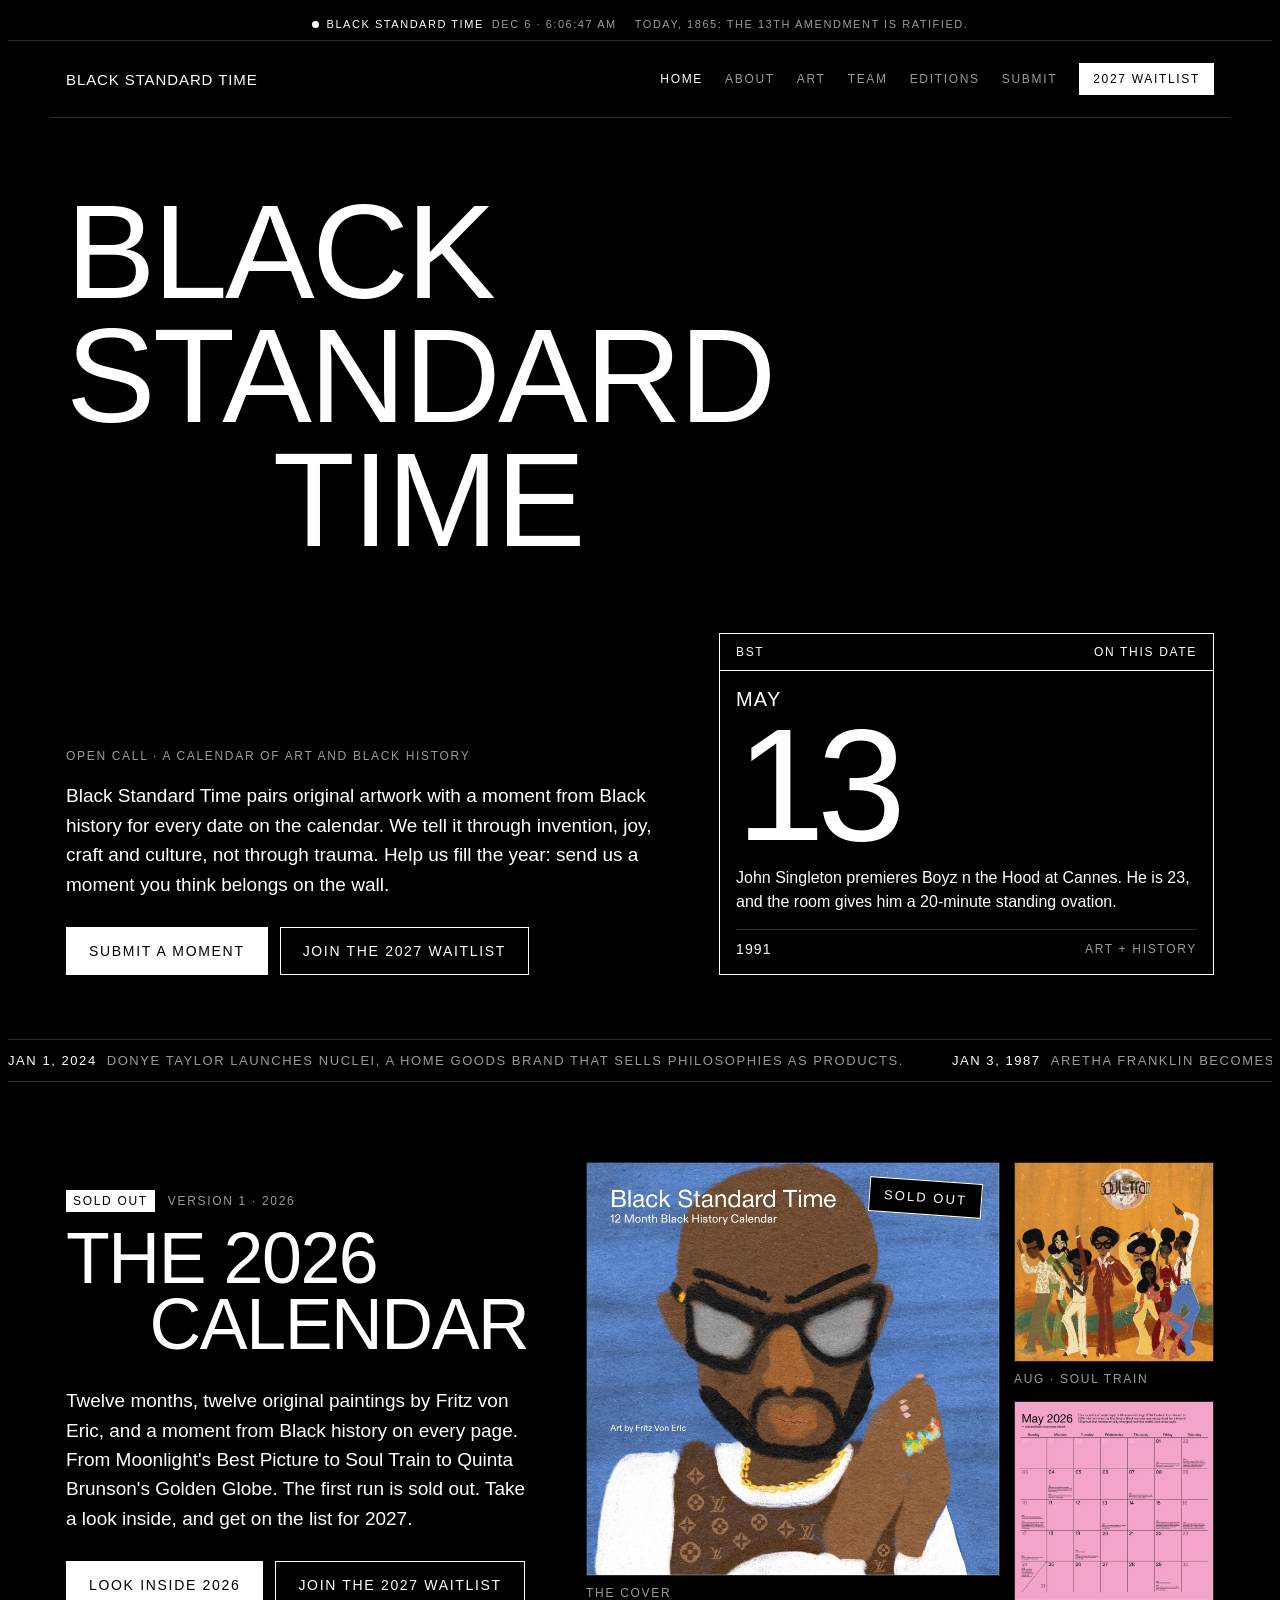
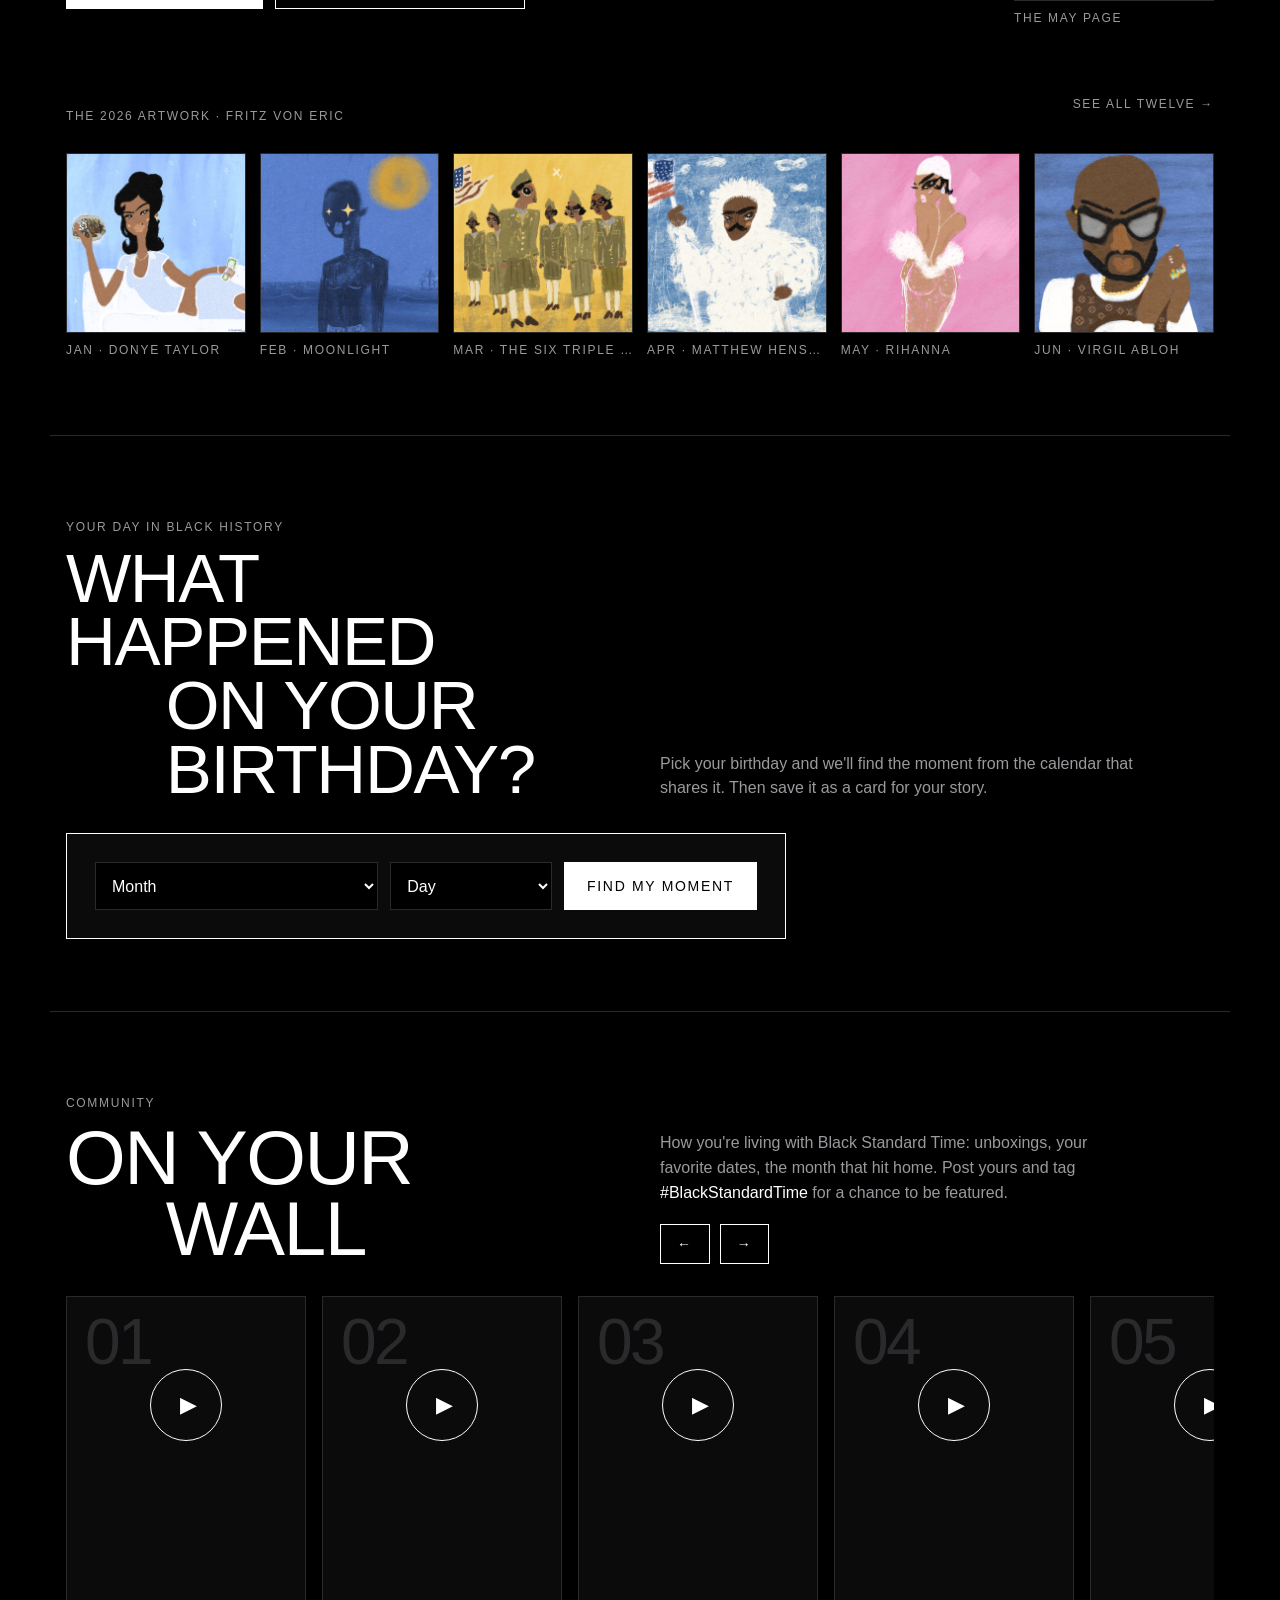
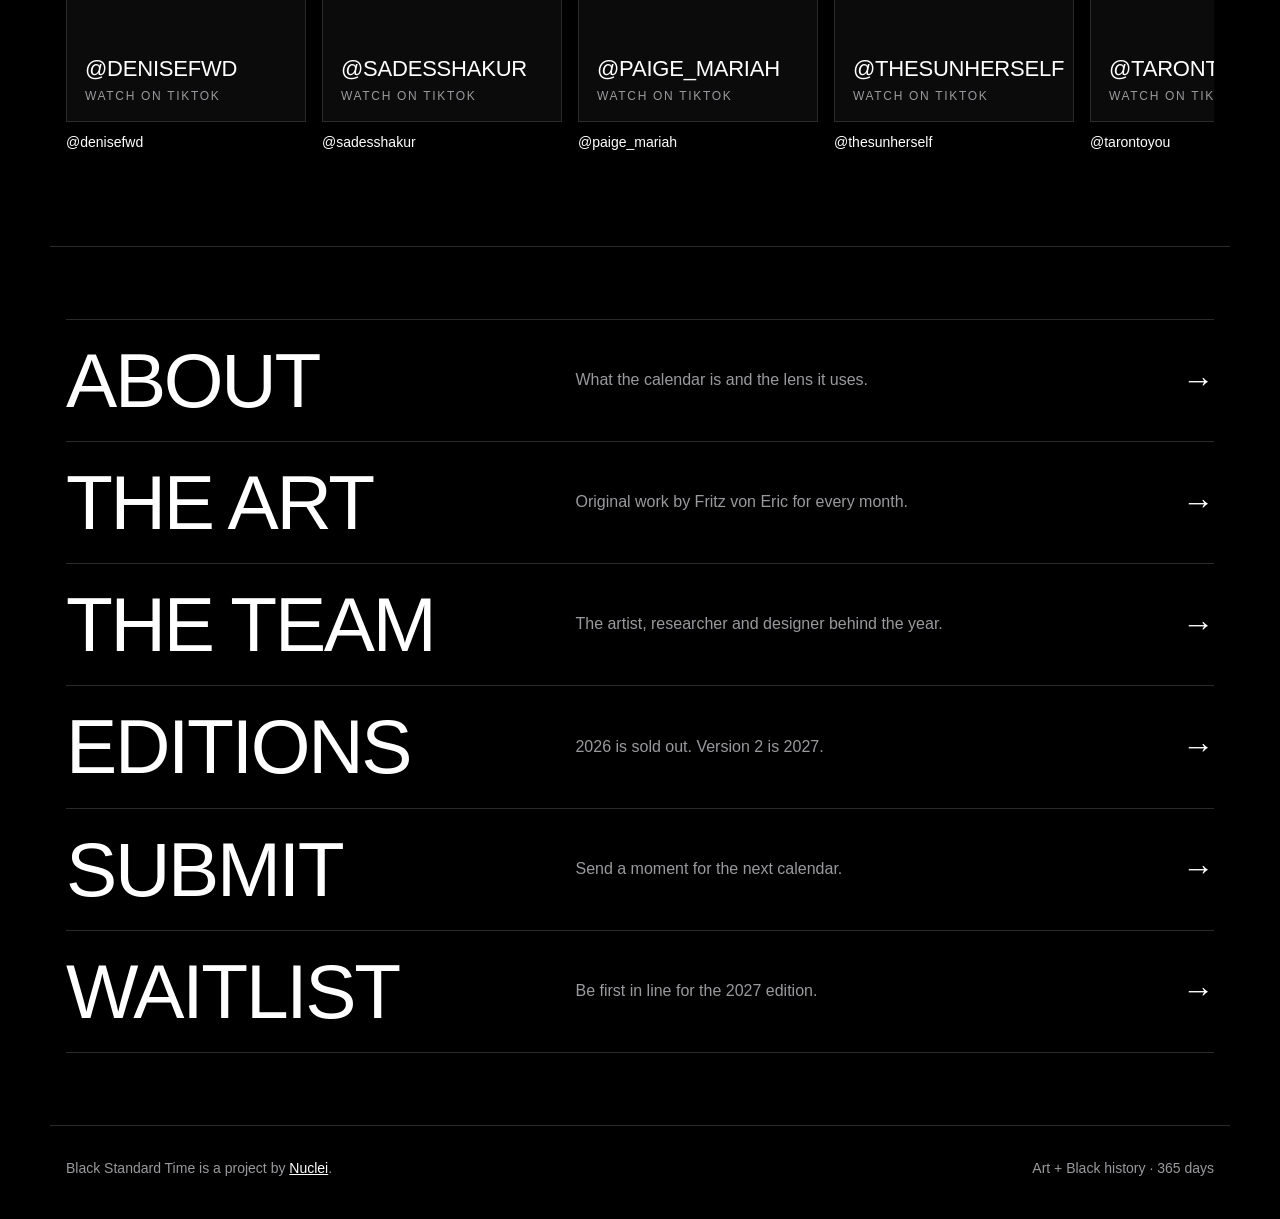
==== commit 4c65fbb4: "Add community section with TikTok posts Co-Authored-By: Claude Opus 5.5 <noreply@anthropic.com> Clau" ====
--- a/index.html
+++ b/index.html
@@ -107,6 +107,19 @@
       <canvas id="bdCard" width="1080" height="1920" aria-label="Your Black Standard Time birthday card"></canvas>
     </div>
   </section>
+  <section class="wrap comm" id="community" aria-labelledby="commH">
+    <div class="comm-head">
+      <div>
+        <p class="label">Community</p>
+        <h2 id="commH" class="stack"><span>On your</span><span class="in1">wall</span></h2>
+      </div>
+      <div>
+        <p class="dim">How you're living with Black Standard Time: unboxings, your favorite dates, the month that hit home. Post yours and tag <b class="tag">#BlackStandardTime</b> for a chance to be featured.</p>
+        <div class="comm-ctrl"><button type="button" class="btn ghost comm-prev" aria-label="Scroll back">←</button><button type="button" class="btn ghost comm-next" aria-label="Scroll forward">→</button></div>
+      </div>
+    </div>
+    <div class="comm-row" id="commRow"></div>
+  </section>
   <section class="wrap sec" aria-label="Explore">
     <ul class="index">
       <li><a href="about.html"><span class="t">About</span><span class="d">What the calendar is and the lens it uses.</span><span class="ar" aria-hidden="true">→</span></a></li>
--- a/style.css
+++ b/style.css
@@ -330,3 +330,29 @@
 .bday-note{color:var(--grey);margin-top:18px}
 #bdCard{width:100%;max-width:340px;height:auto;aspect-ratio:9/16;border:1px solid var(--line);justify-self:end}
 @media (max-width:860px){.bday-head,.bday-out{grid-template-columns:minmax(0,1fr)}.bday-form{grid-template-columns:minmax(0,1fr) minmax(0,1fr)}.bday-form .btn{grid-column:1/-1;justify-content:center}#bdCard{justify-self:start}}
+
+/* ---- community ---- */
+.comm{border-top:1px solid var(--line);padding-block:72px}
+.comm-head{display:grid;grid-template-columns:minmax(0,1fr) minmax(0,1fr);gap:40px;align-items:end;margin-bottom:32px}
+.comm-head h2{font-size:clamp(40px,6vw,88px)}
+.comm-head .dim{margin:0 0 18px;color:var(--grey);max-width:30em}
+.tag{color:var(--white);font-weight:500}
+.comm-ctrl{display:flex;gap:10px}.comm-ctrl[hidden]{display:none}
+.comm-ctrl .btn{padding:12px 16px}
+.comm-row{display:grid;grid-auto-flow:column;grid-auto-columns:minmax(240px,300px);gap:16px;overflow-x:auto;scroll-snap-type:x mandatory;padding-bottom:16px;scrollbar-width:thin;scrollbar-color:var(--line) transparent}
+.post{margin:0;display:grid;gap:10px;align-content:start;scroll-snap-align:start;text-decoration:none;color:var(--white)}
+.post-frame{position:relative;aspect-ratio:9/16;width:100%;border:1px solid var(--line);background:var(--panel);overflow:hidden;display:flex;flex-direction:column;justify-content:space-between;padding:18px;text-align:left;color:var(--white);font:inherit;cursor:pointer}
+.post-frame:hover{border-color:var(--white)}
+.post-frame.live{padding:0;cursor:auto;background:#000}
+.post-frame iframe{position:absolute;inset:0;width:100%;height:100%;border:0}
+.post-n{font:500 64px/.85 var(--grot);letter-spacing:-.04em;color:var(--line)}
+.post-play{align-self:center;width:72px;height:72px;border:1px solid var(--white);border-radius:50%;display:grid;place-items:center;font-size:22px;padding-left:4px;transition:background .2s,color .2s}
+.post-frame:hover .post-play{background:var(--white);color:var(--black)}
+.post-h{font:500 22px/1.1 var(--grot);text-transform:uppercase;letter-spacing:-.01em;margin-top:auto;margin-bottom:8px}
+.post figcaption{display:grid;gap:4px;font-size:14px;color:var(--grey)}
+.post figcaption a{color:var(--white);text-decoration:none;font-weight:500}
+.post-cta .post-frame{background:var(--white);color:var(--black);border-color:var(--white)}
+.post-cta .label{color:#555}
+.post-big{font:500 clamp(40px,4vw,56px)/.9 var(--grot);text-transform:uppercase;letter-spacing:-.03em}
+.post-cta:hover .post-frame{background:var(--grey)}
+@media (max-width:860px){.comm-head{grid-template-columns:minmax(0,1fr)}}
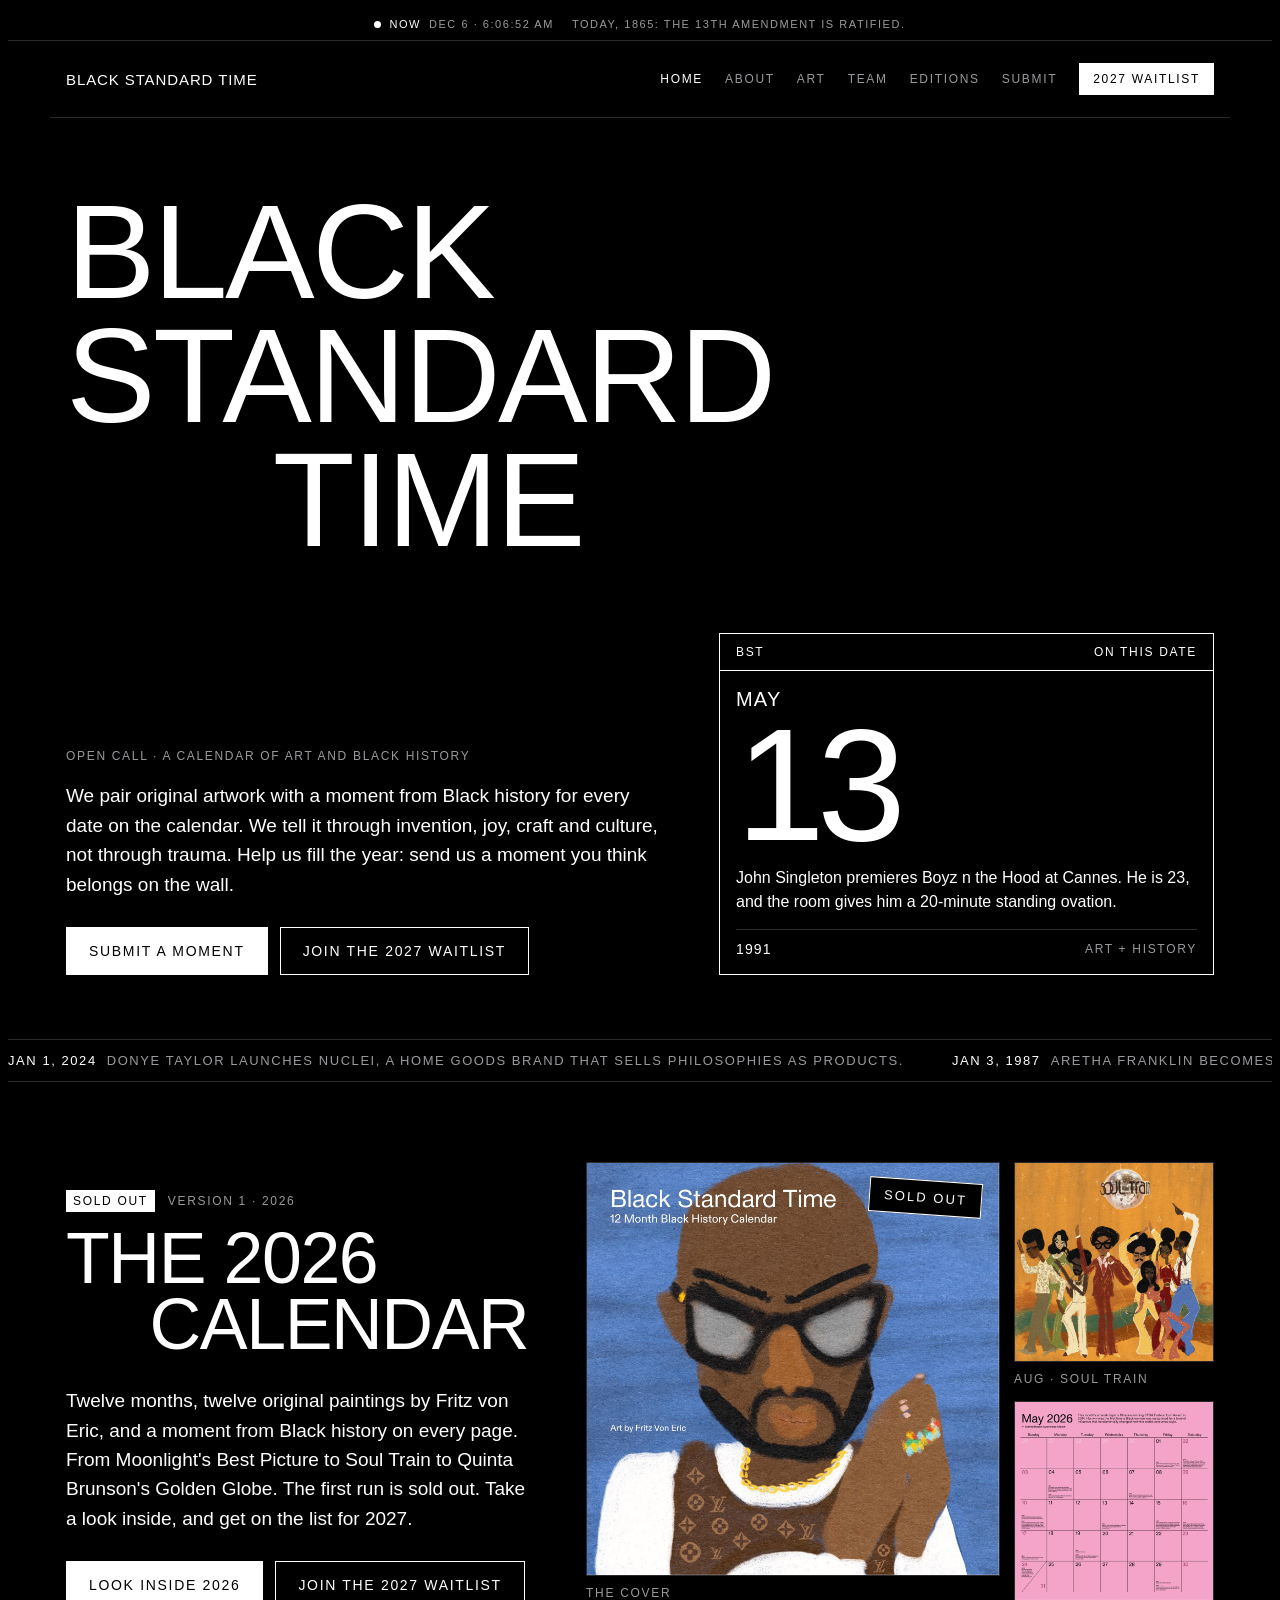
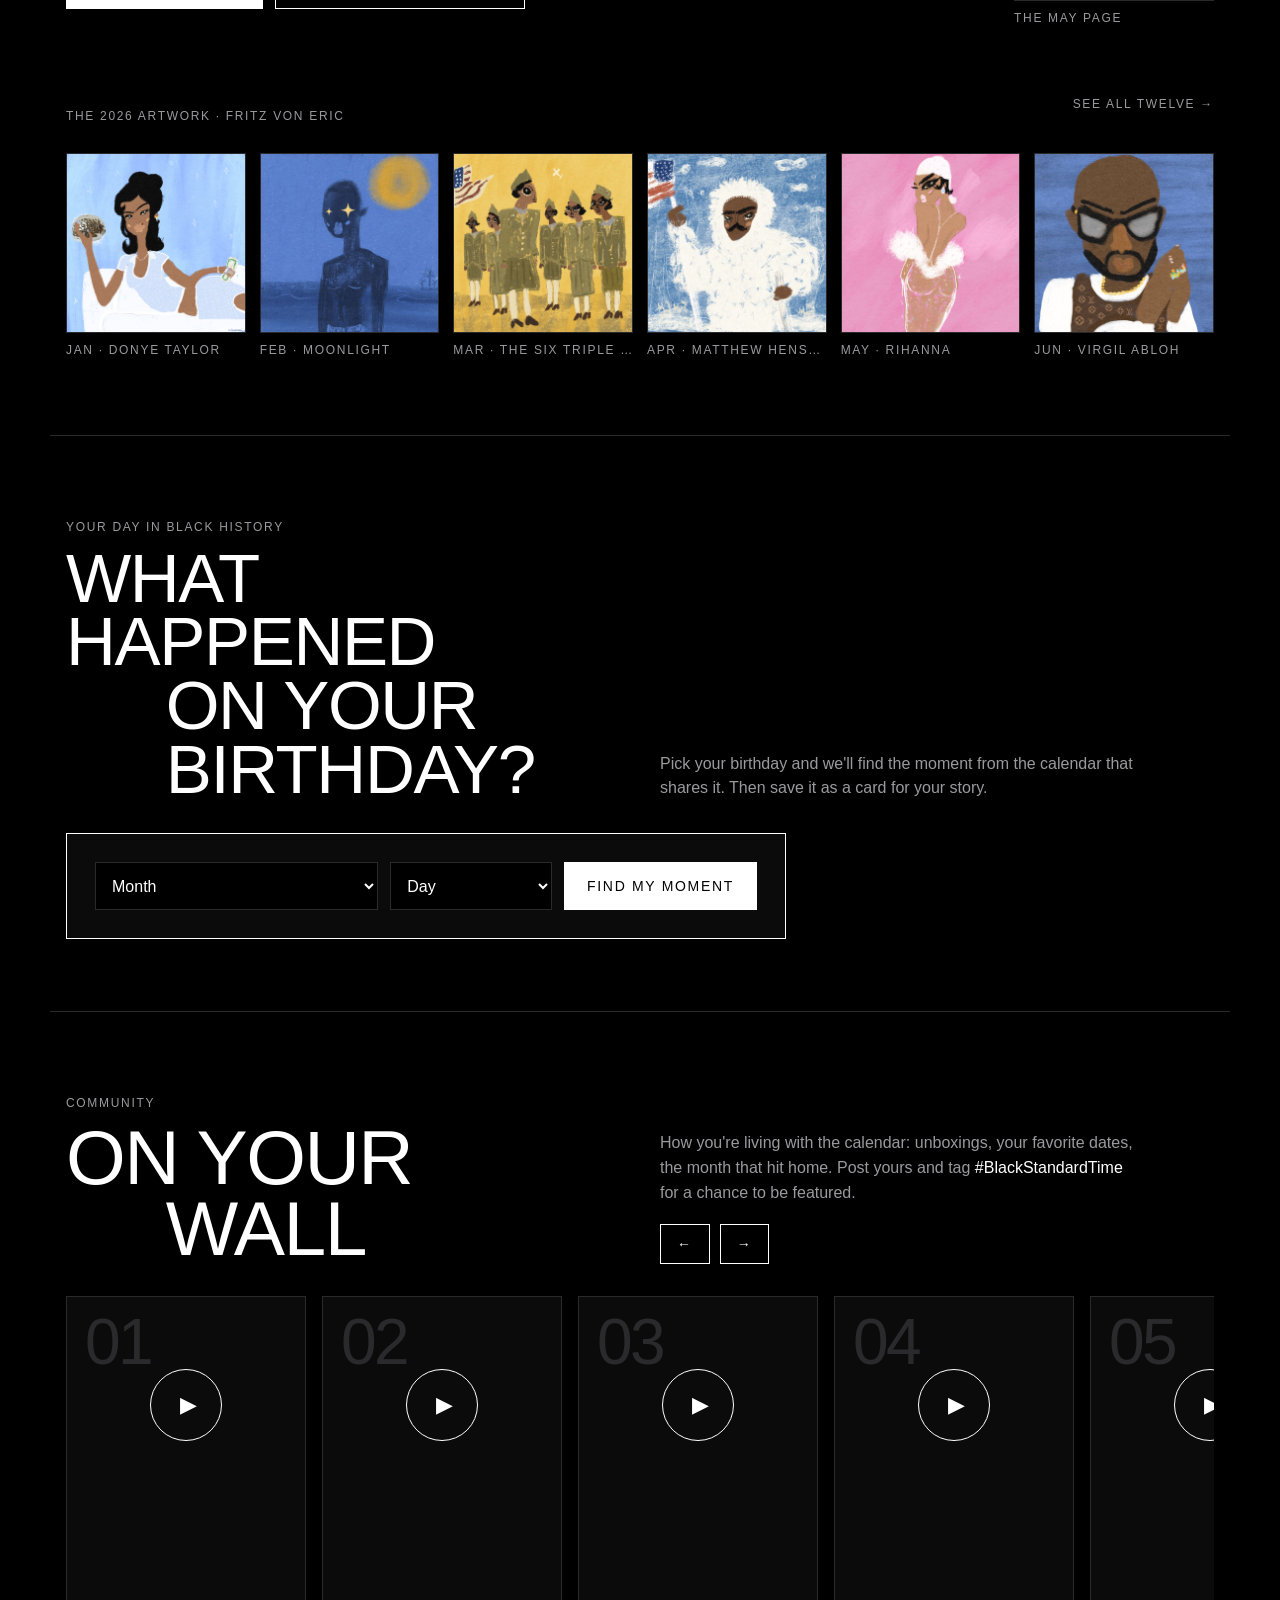
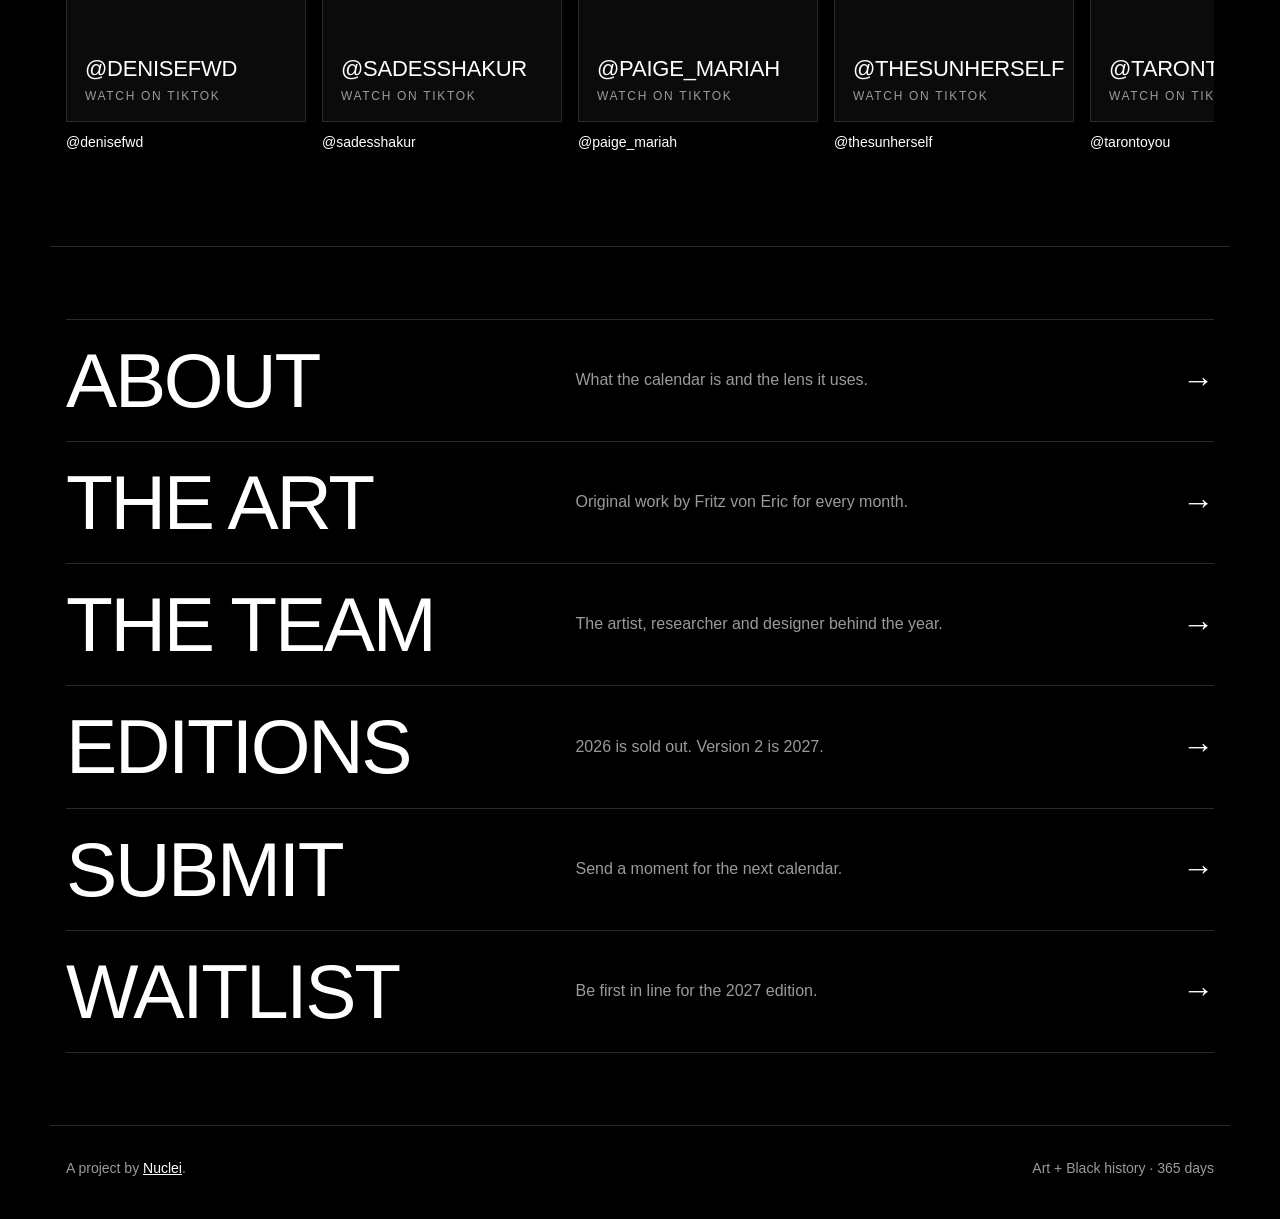
==== commit 00205b77: "Say the name less on the home page Co-Authored-By: Claude Opus 5.5 <noreply@anthropic.com> Claude-Se" ====
--- a/index.html
+++ b/index.html
@@ -37,7 +37,7 @@
     <div class="hero-low">
       <div>
         <p class="label" style="margin:0 0 18px">Open call · A calendar of art and Black history</p>
-        <p class="lede">Black Standard Time pairs original artwork with a moment from Black history for every date on the calendar. We tell it through invention, joy, craft and culture, not through trauma. Help us fill the year: send us a moment you think belongs on the wall.</p>
+        <p class="lede">We pair original artwork with a moment from Black history for every date on the calendar. We tell it through invention, joy, craft and culture, not through trauma. Help us fill the year: send us a moment you think belongs on the wall.</p>
         <div class="ctas">
           <a class="btn primary" href="submit.html">Submit a moment</a>
           <a class="btn ghost" href="waitlist.html">Join the 2027 waitlist</a>
@@ -114,7 +114,7 @@
         <h2 id="commH" class="stack"><span>On your</span><span class="in1">wall</span></h2>
       </div>
       <div>
-        <p class="dim">How you're living with Black Standard Time: unboxings, your favorite dates, the month that hit home. Post yours and tag <b class="tag">#BlackStandardTime</b> for a chance to be featured.</p>
+        <p class="dim">How you're living with the calendar: unboxings, your favorite dates, the month that hit home. Post yours and tag <b class="tag">#BlackStandardTime</b> for a chance to be featured.</p>
         <div class="comm-ctrl"><button type="button" class="btn ghost comm-prev" aria-label="Scroll back">←</button><button type="button" class="btn ghost comm-next" aria-label="Scroll forward">→</button></div>
       </div>
     </div>
@@ -133,7 +133,7 @@
 </main>
 
 <footer class="wrap">
-  <span>Black Standard Time is a project by <a href="https://yournuclei.com" target="_blank" rel="noopener">Nuclei</a>.</span>
+  <span>A project by <a href="https://yournuclei.com" target="_blank" rel="noopener">Nuclei</a>.</span>
   <span>Art + Black history · 365 days</span>
 </footer>
 
--- a/style.css
+++ b/style.css
@@ -356,3 +356,10 @@
 .post-big{font:500 clamp(40px,4vw,56px)/.9 var(--grot);text-transform:uppercase;letter-spacing:-.03em}
 .post-cta:hover .post-frame{background:var(--grey)}
 @media (max-width:860px){.comm-head{grid-template-columns:minmax(0,1fr)}}
+/* post cover images */
+.post-thumb{position:absolute;inset:0;width:100%;height:100%;object-fit:cover;z-index:0}
+.post-frame.has-thumb::after{content:"";position:absolute;inset:0;z-index:0;background:linear-gradient(180deg,rgba(0,0,0,.45) 0%,rgba(0,0,0,0) 30%,rgba(0,0,0,0) 55%,rgba(0,0,0,.8) 100%)}
+.post-frame > span{position:relative;z-index:1}
+.post-frame.has-thumb .post-n{color:rgba(255,255,255,.55)}
+.post-frame.has-thumb .post-play{background:rgba(0,0,0,.35);backdrop-filter:blur(4px)}
+.post-frame.has-thumb .post-k{color:rgba(255,255,255,.75)}
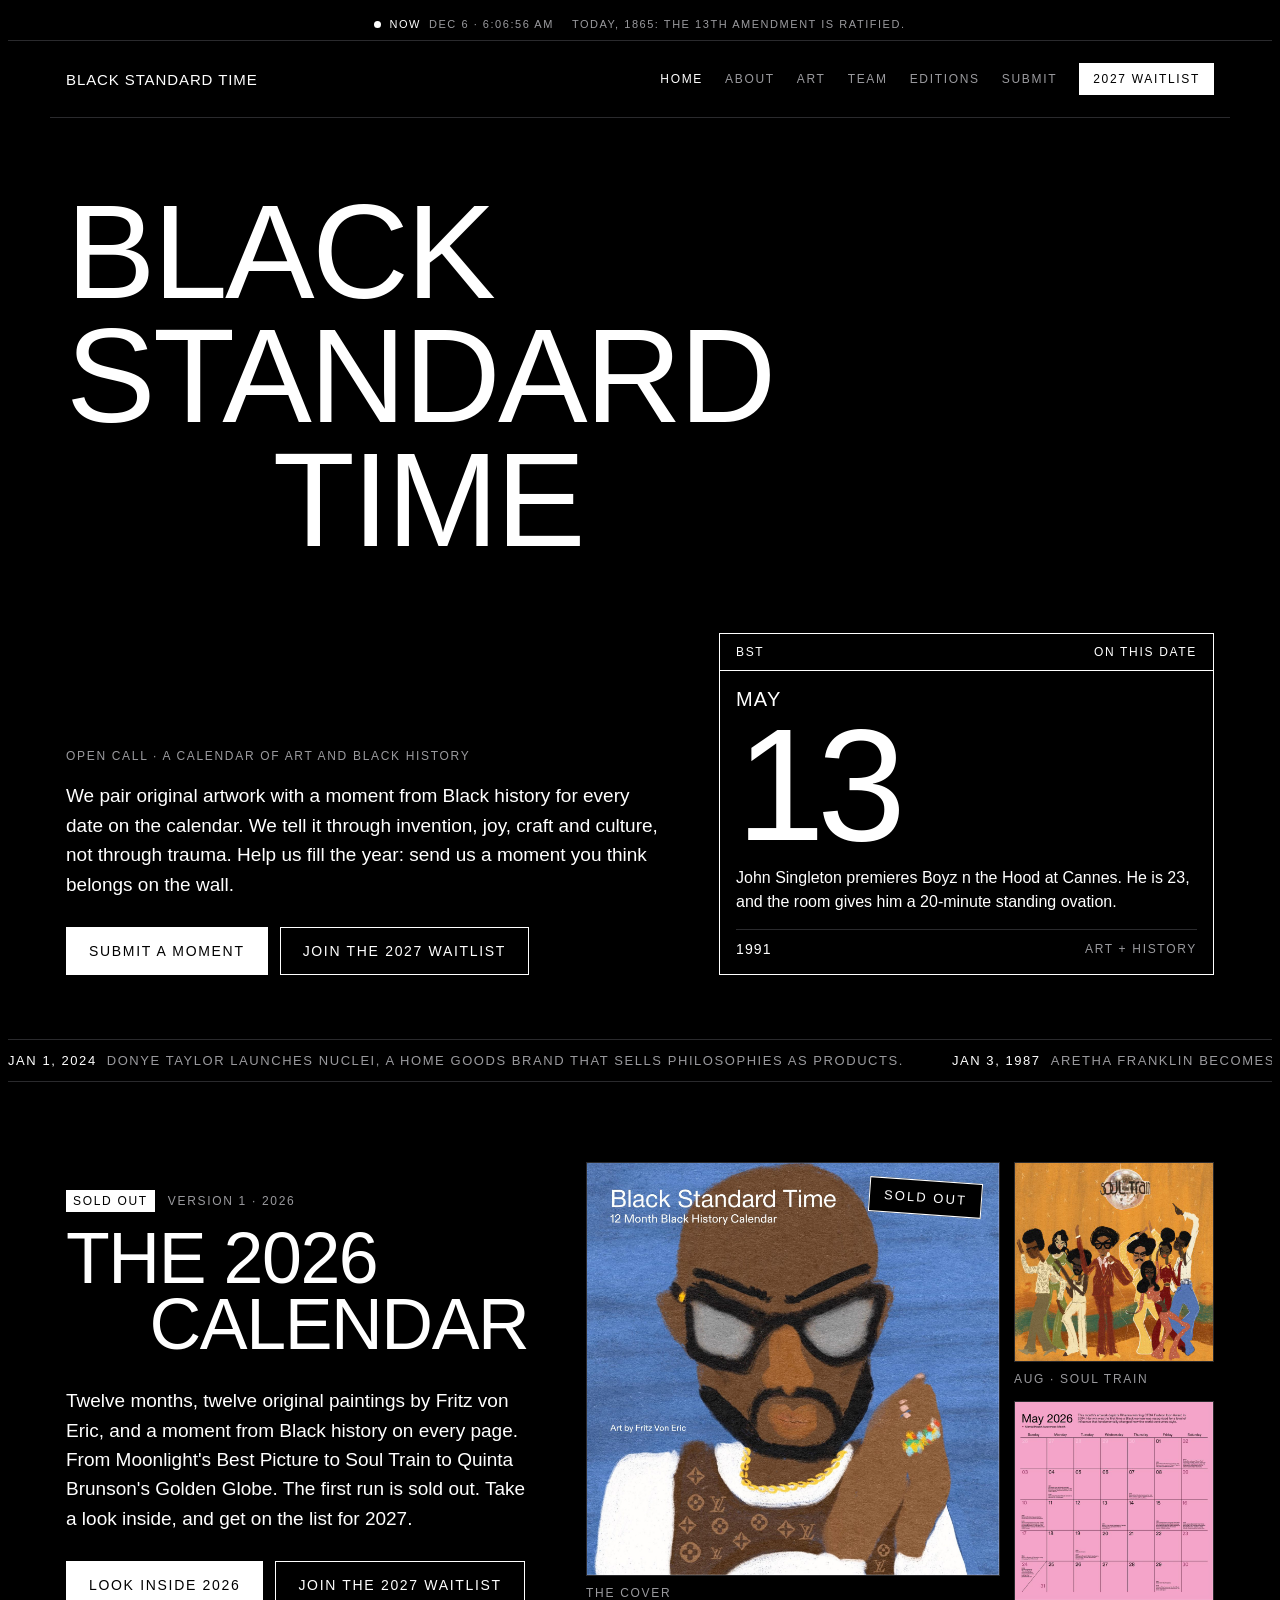
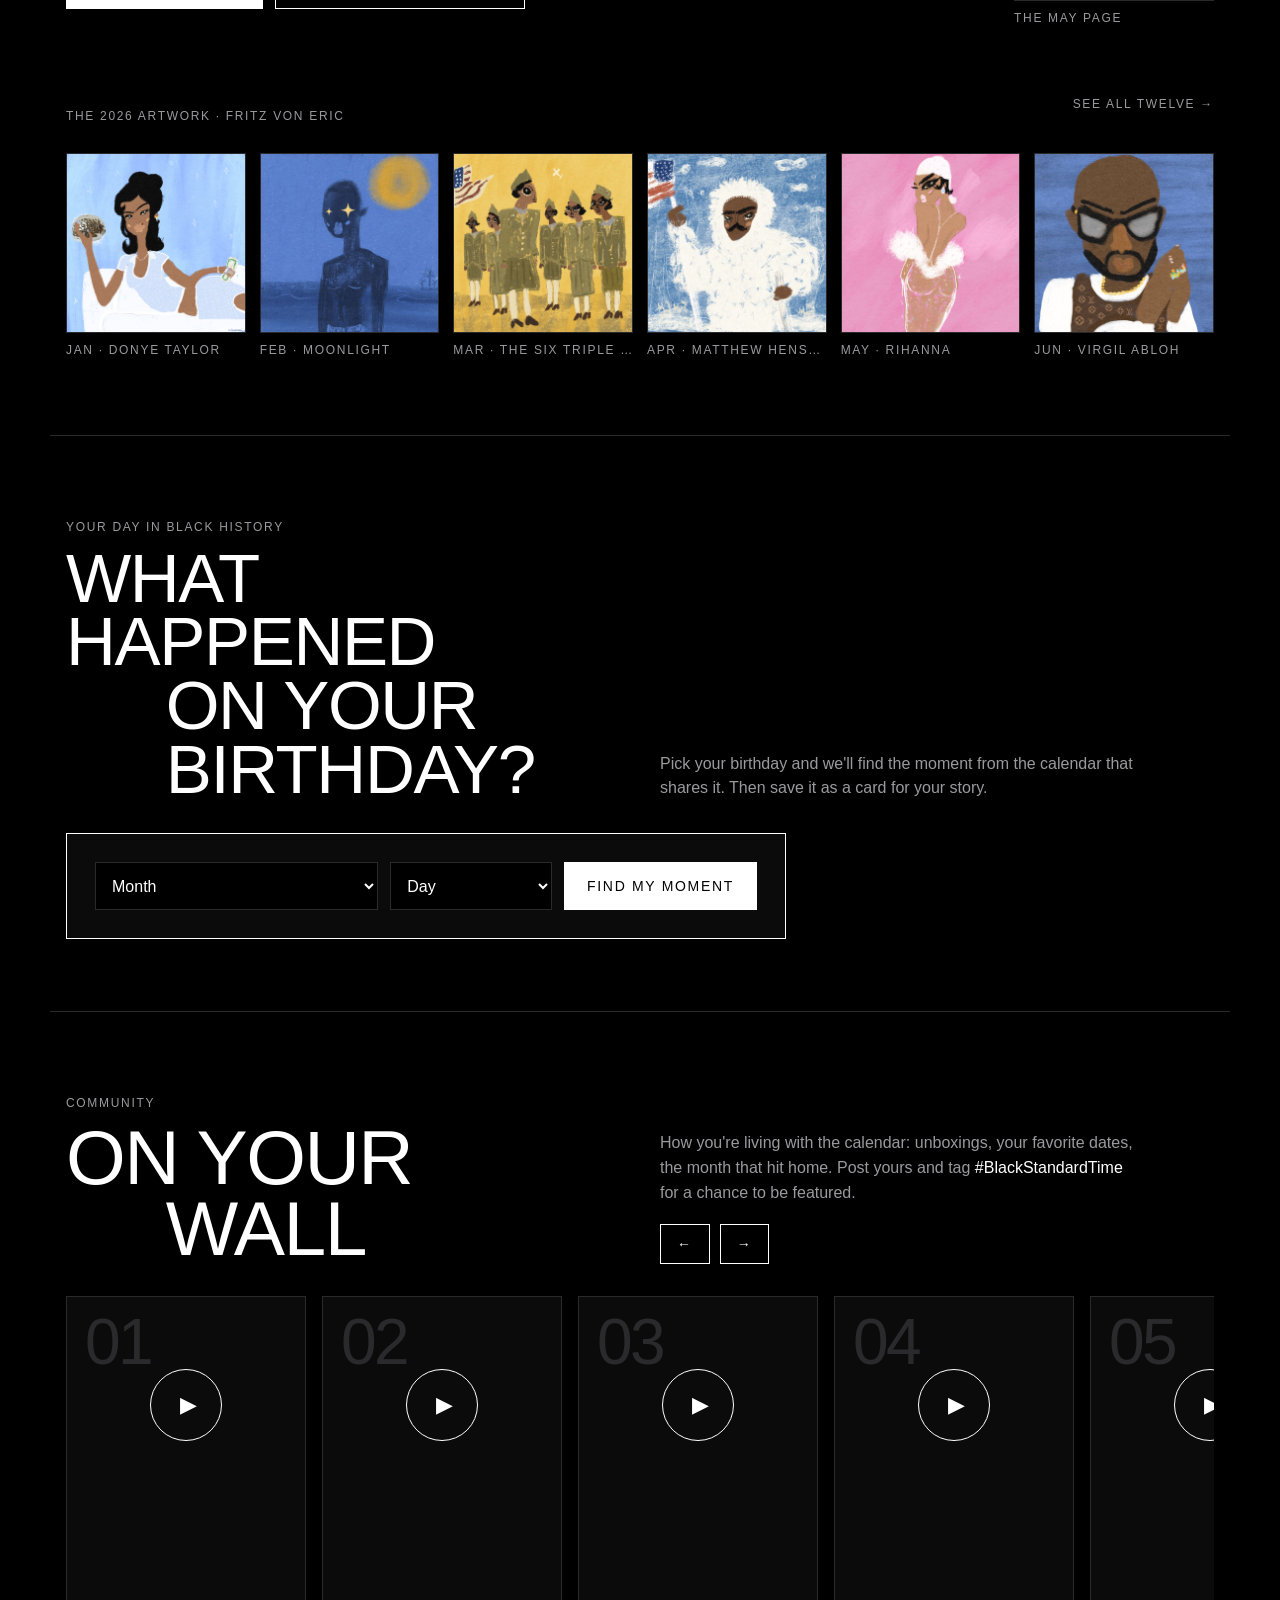
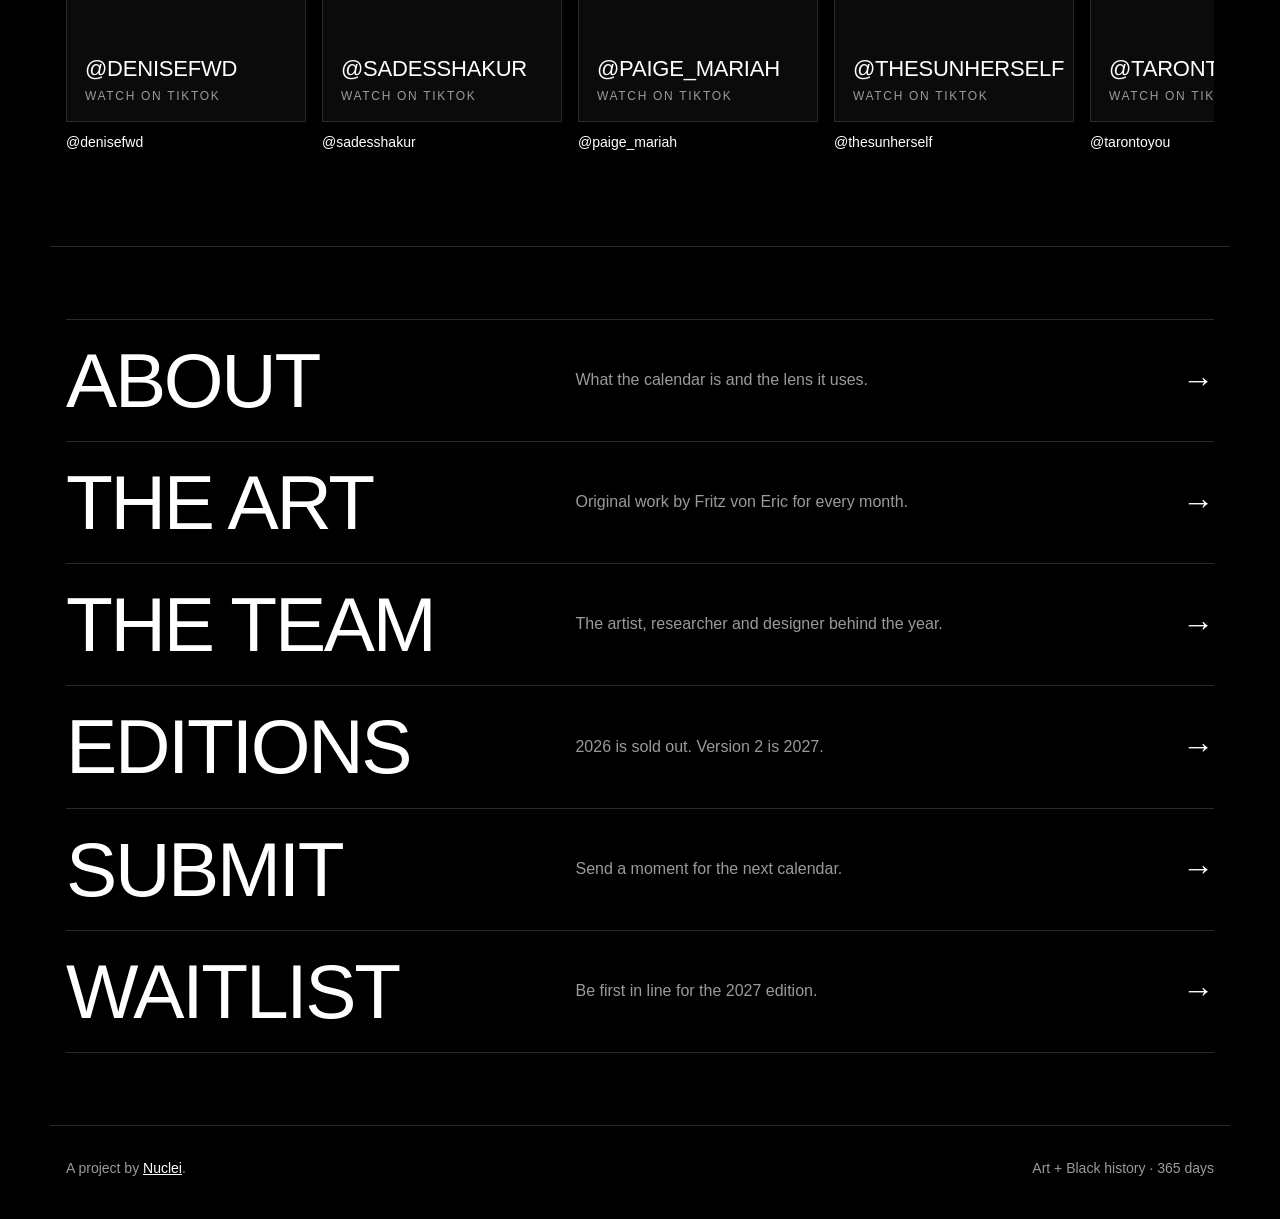
==== commit 5a9da2dd: "Mobile home: short BST mark so the name isn't repeated Co-Authored-By: Claude Opus 5.5 <noreply@anth" ====
--- a/index.html
+++ b/index.html
@@ -13,7 +13,7 @@
 <link rel="stylesheet" href="https://fonts.googleapis.com/css2?family=Archivo:wght@400;500;600&display=swap">
 <link rel="stylesheet" href="style.css">
 </head>
-<body>
+<body class="home">
 
 <header class="wrap bar">
   <a class="mark" href="index.html">Black Standard Time</a>
--- a/style.css
+++ b/style.css
@@ -363,3 +363,9 @@
 .post-frame.has-thumb .post-n{color:rgba(255,255,255,.55)}
 .post-frame.has-thumb .post-play{background:rgba(0,0,0,.35);backdrop-filter:blur(4px)}
 .post-frame.has-thumb .post-k{color:rgba(255,255,255,.75)}
+/* home on phones: short mark so the name isn't stacked twice */
+@media (max-width:720px){
+  body.home .bar{flex-wrap:nowrap;padding-block:16px}
+  body.home .mark{font-size:0;letter-spacing:0}
+  body.home .mark::before{content:"BST";font-size:15px;letter-spacing:.14em}
+}
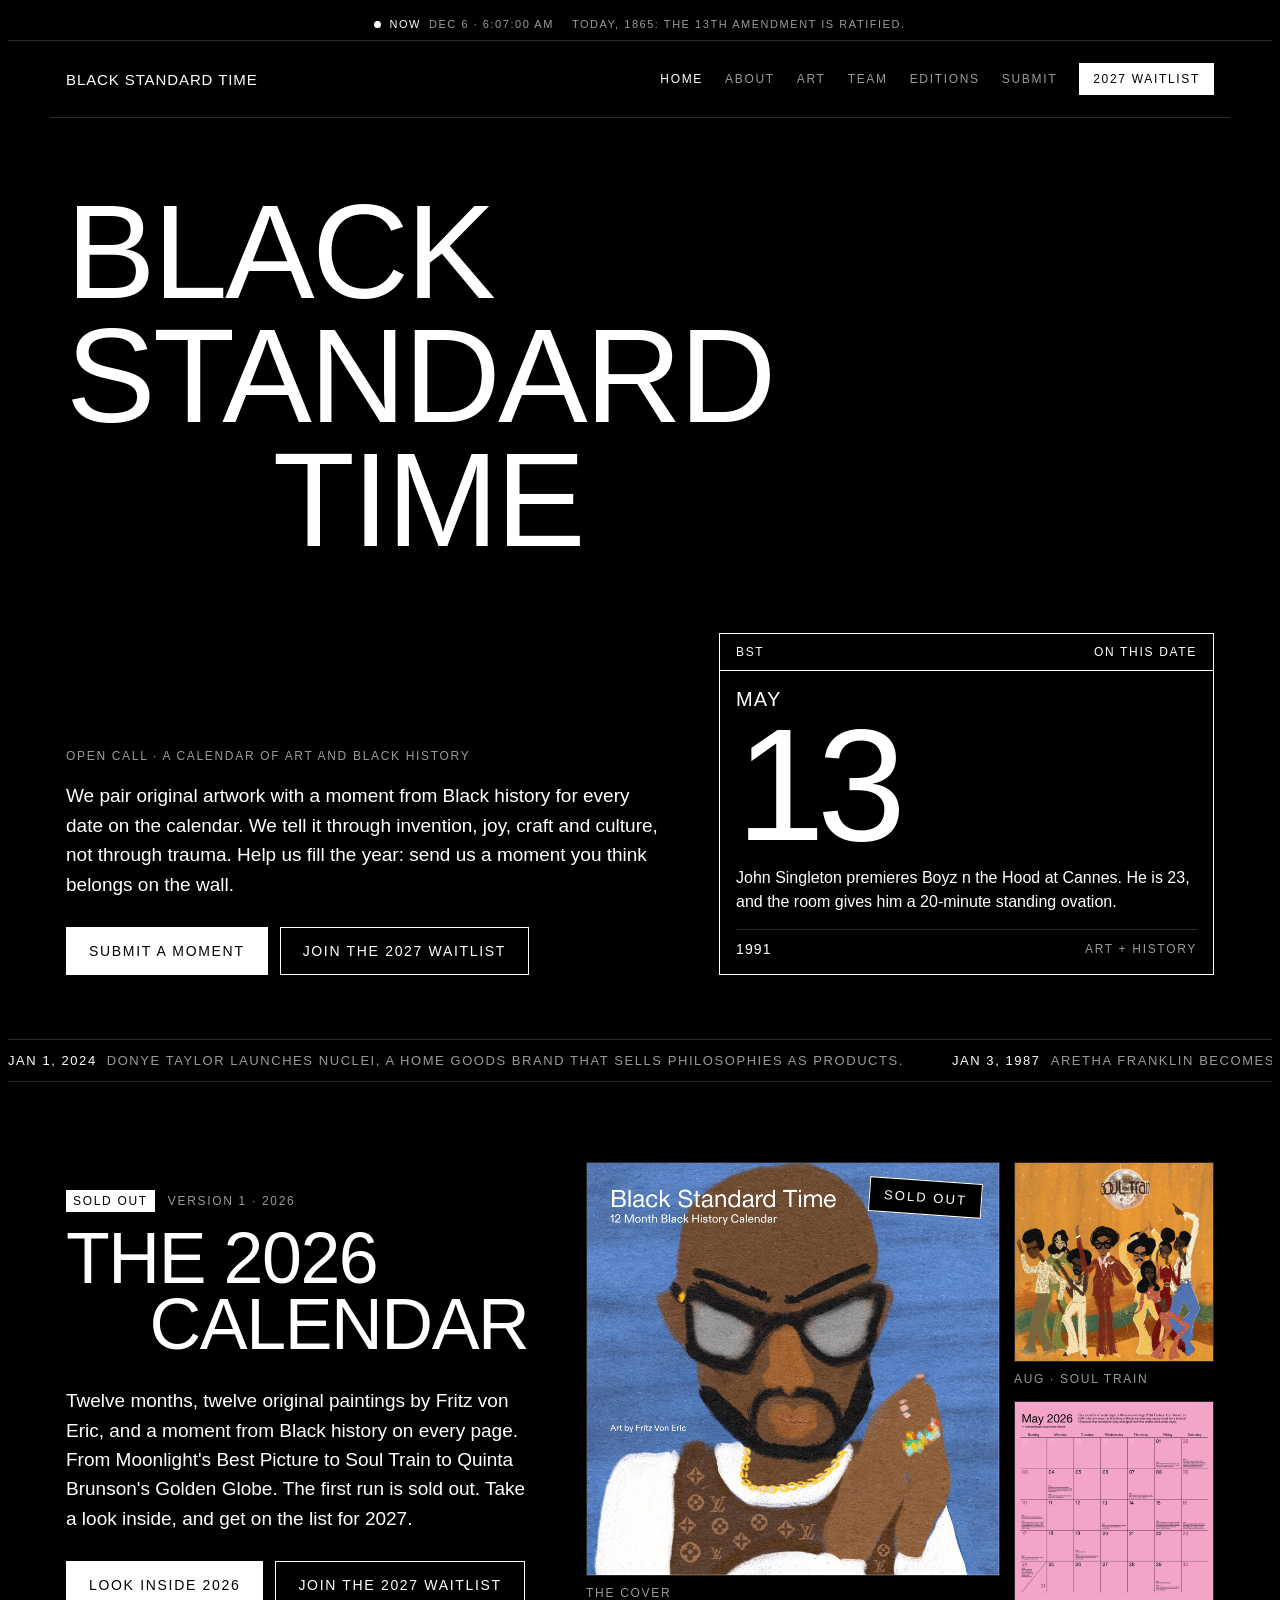
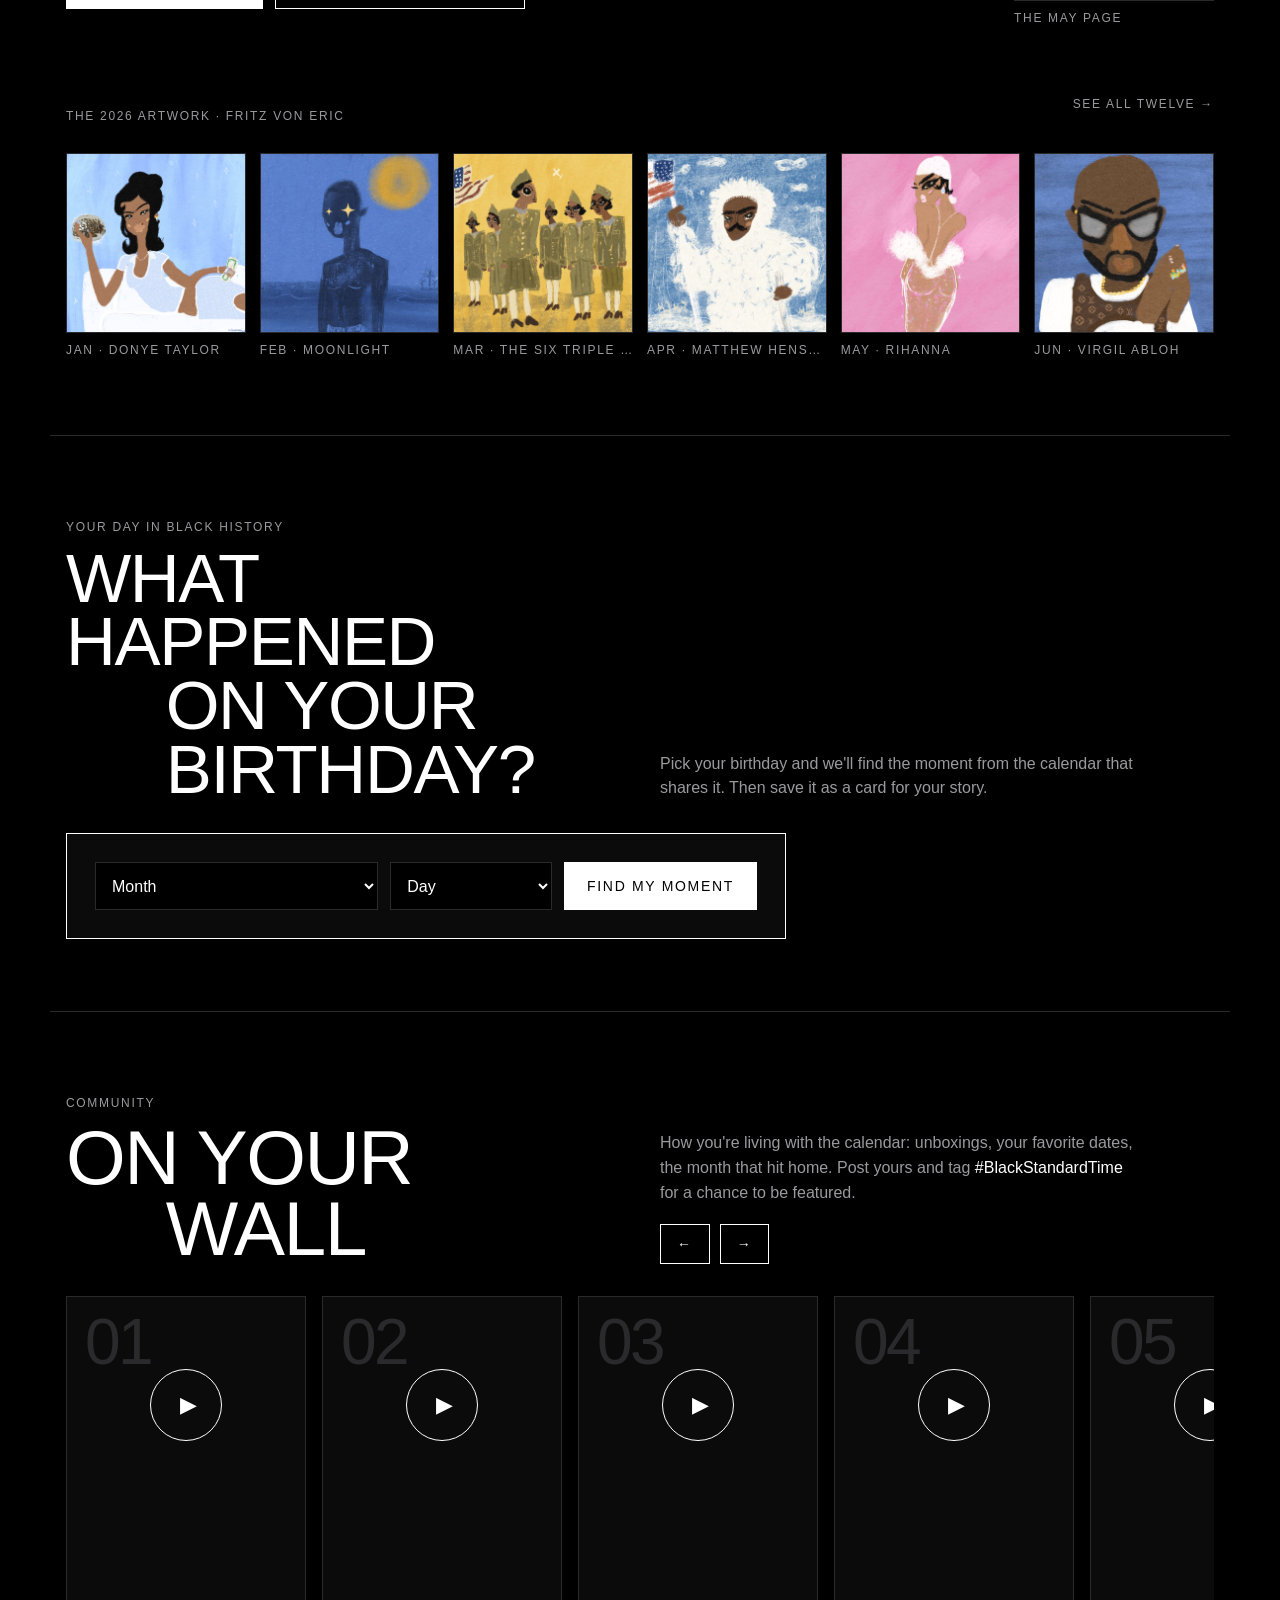
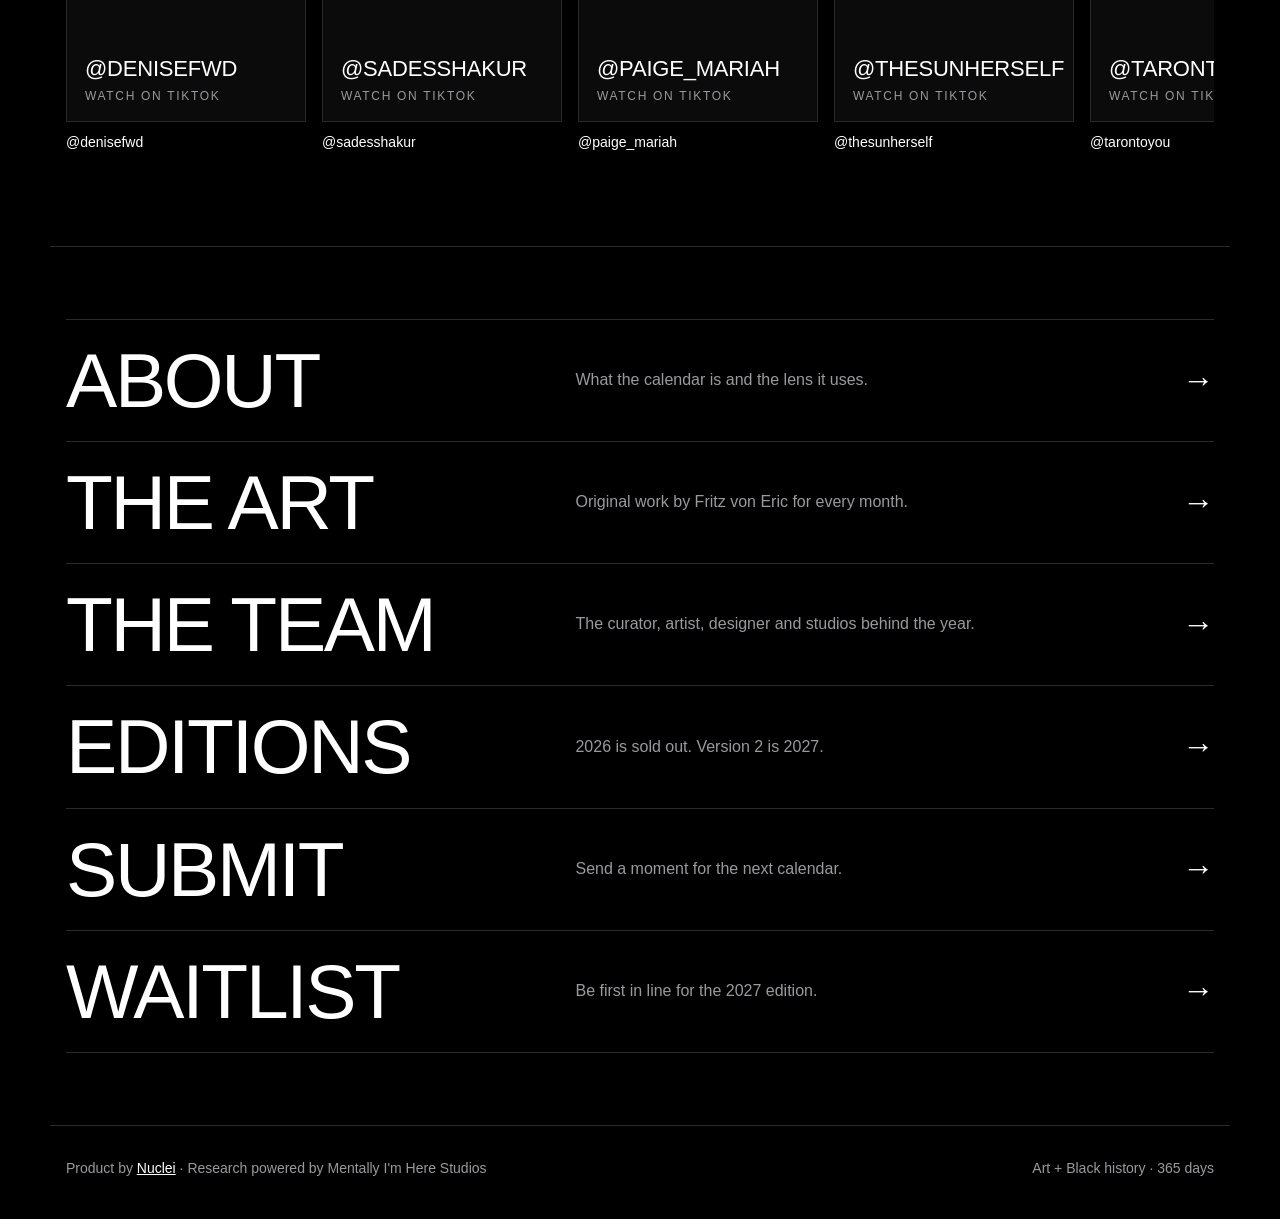
==== commit 0cef0875: "Credit Nuclei x Mentally I'm Here Studios; Donye as curator & creative director Co-Authored-By: Clau" ====
--- a/index.html
+++ b/index.html
@@ -124,7 +124,7 @@
     <ul class="index">
       <li><a href="about.html"><span class="t">About</span><span class="d">What the calendar is and the lens it uses.</span><span class="ar" aria-hidden="true">→</span></a></li>
       <li><a href="art.html"><span class="t">The art</span><span class="d">Original work by Fritz von Eric for every month.</span><span class="ar" aria-hidden="true">→</span></a></li>
-      <li><a href="team.html"><span class="t">The team</span><span class="d">The artist, researcher and designer behind the year.</span><span class="ar" aria-hidden="true">→</span></a></li>
+      <li><a href="team.html"><span class="t">The team</span><span class="d">The curator, artist, designer and studios behind the year.</span><span class="ar" aria-hidden="true">→</span></a></li>
       <li><a href="editions.html"><span class="t">Editions</span><span class="d">2026 is sold out. Version 2 is 2027.</span><span class="ar" aria-hidden="true">→</span></a></li>
       <li><a href="submit.html"><span class="t">Submit</span><span class="d">Send a moment for the next calendar.</span><span class="ar" aria-hidden="true">→</span></a></li>
       <li><a href="waitlist.html"><span class="t">Waitlist</span><span class="d">Be first in line for the 2027 edition.</span><span class="ar" aria-hidden="true">→</span></a></li>
@@ -133,7 +133,7 @@
 </main>
 
 <footer class="wrap">
-  <span>A project by <a href="https://yournuclei.com" target="_blank" rel="noopener">Nuclei</a>.</span>
+  <span>Product by <a href="https://yournuclei.com" target="_blank" rel="noopener">Nuclei</a> · Research powered by Mentally I'm Here Studios</span>
   <span>Art + Black history · 365 days</span>
 </footer>
 
--- a/style.css
+++ b/style.css
@@ -369,3 +369,6 @@
   body.home .mark{font-size:0;letter-spacing:0}
   body.home .mark::before{content:"BST";font-size:15px;letter-spacing:.14em}
 }
+.ed.studio{min-height:0}
+.ed.studio h3{font-size:clamp(32px,4vw,52px);margin-top:12px}
+footer span:first-child{max-width:100%}
